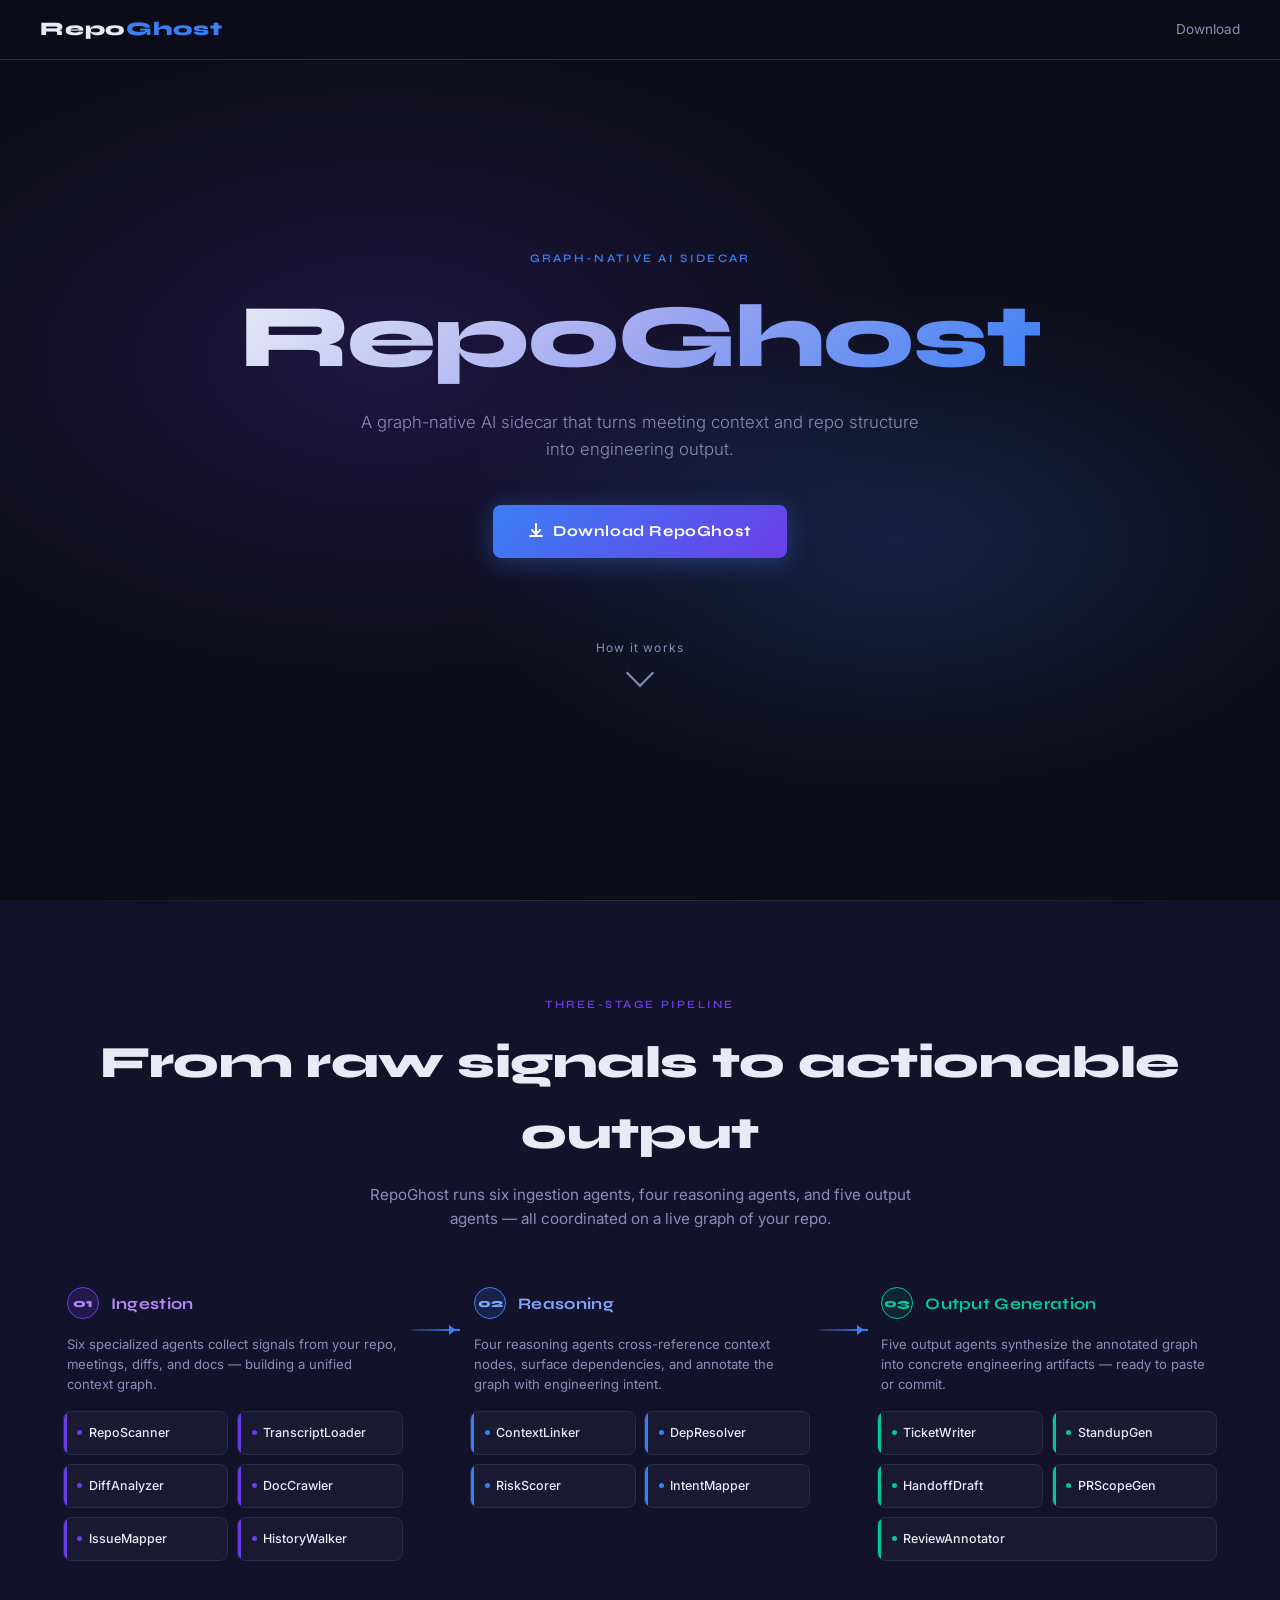
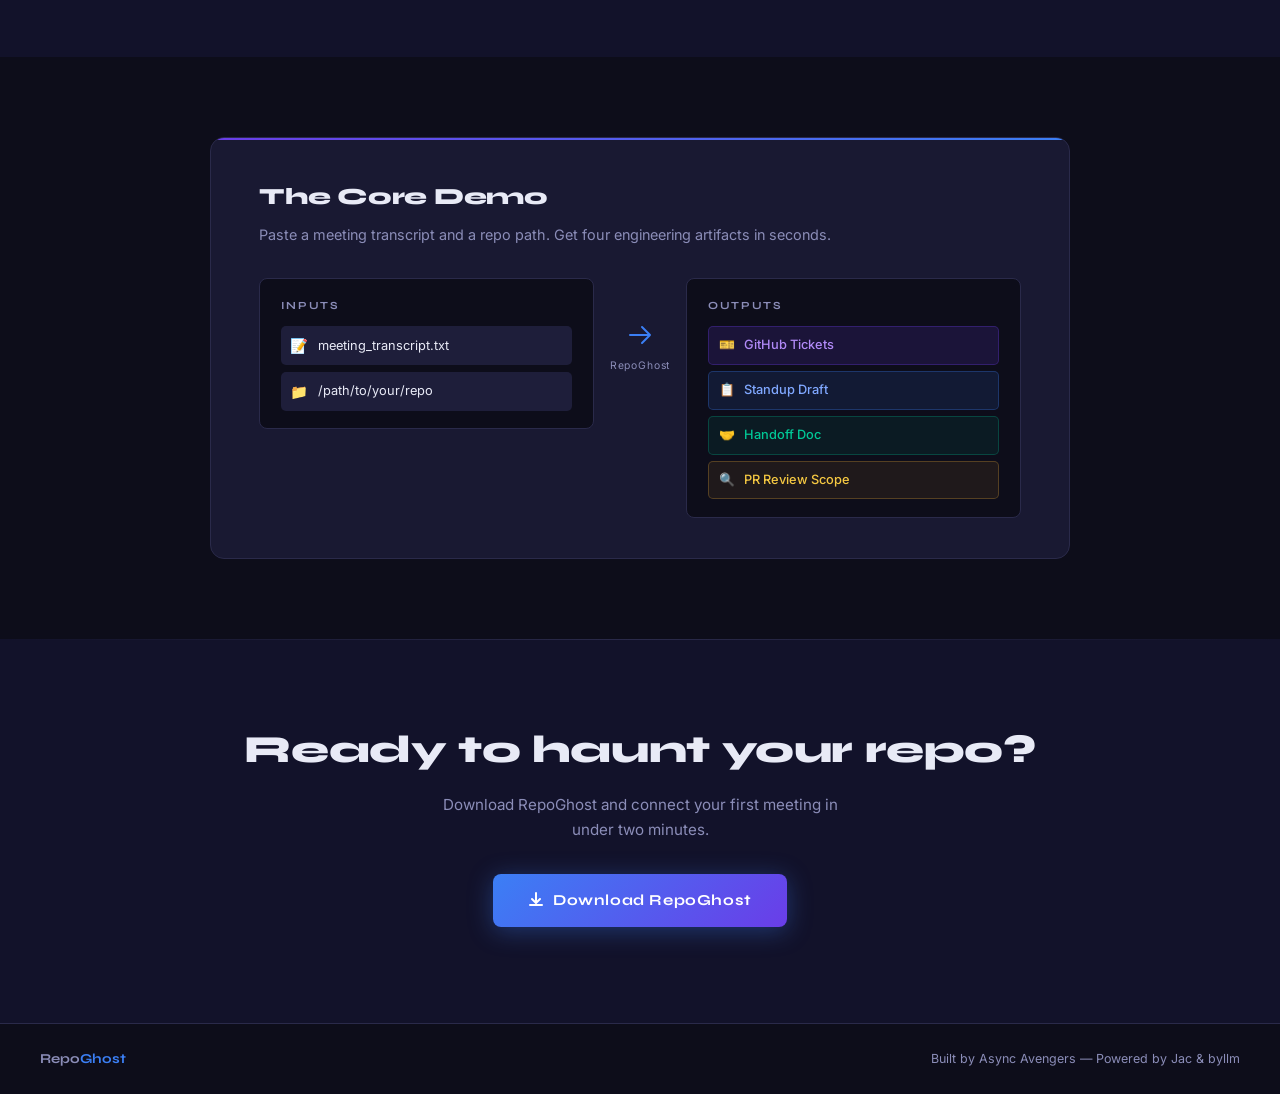
==== website/index.html @ ee8167c2 "website/index.html   - Sticky nav with logo + Download link   - Full-viewport hero with staggered fa" ====
<!DOCTYPE html>
<!-- Color reference image: ../data/ref1.jpg (relative to this website/ directory) -->
<html lang="en">
<head>
  <meta charset="UTF-8" />
  <meta name="viewport" content="width=device-width, initial-scale=1.0" />
  <title>RepoGhost — Graph-Native AI Sidecar</title>
  <link rel="preconnect" href="https://fonts.googleapis.com" />
  <link rel="preconnect" href="https://fonts.gstatic.com" crossorigin />
  <link href="https://fonts.googleapis.com/css2?family=Syne:wght@400;600;700;800&family=Inter:wght@300;400;500&display=swap" rel="stylesheet" />
  <style>
    *, *::before, *::after { box-sizing: border-box; margin: 0; padding: 0; }

    :root {
      --bg-deep:    #0d0d1a;
      --bg-mid:     #12122a;
      --bg-card:    #191932;
      --bg-card2:   #1e1e3a;
      --accent:     #3b7ff5;
      --purple:     #6a3de8;
      --text:       #e8eaf6;
      --text-muted: #8b8db8;
      --border:     #2a2a4a;
      --glow-blue:  rgba(59,127,245,0.18);
      --glow-purple: rgba(106,61,232,0.18);
    }

    html { scroll-behavior: smooth; }

    body {
      background: var(--bg-deep);
      color: var(--text);
      font-family: 'Inter', sans-serif;
      font-size: 16px;
      line-height: 1.6;
      min-height: 100vh;
      overflow-x: hidden;
    }

    /* ── NAV ── */
    nav {
      position: fixed;
      top: 0; left: 0; right: 0;
      z-index: 100;
      display: flex;
      align-items: center;
      justify-content: space-between;
      padding: 0 2.5rem;
      height: 60px;
      background: rgba(13,13,26,0.82);
      backdrop-filter: blur(14px);
      border-bottom: 1px solid var(--border);
    }

    .nav-logo {
      font-family: 'Syne', sans-serif;
      font-weight: 800;
      font-size: 1.2rem;
      letter-spacing: 0.04em;
      color: var(--text);
      text-decoration: none;
    }

    .nav-logo span { color: var(--accent); }

    .nav-link {
      font-size: 0.85rem;
      color: var(--text-muted);
      text-decoration: none;
      transition: color 0.2s;
    }
    .nav-link:hover { color: var(--text); }

    /* ── HERO ── */
    #hero {
      min-height: 100vh;
      display: flex;
      flex-direction: column;
      align-items: center;
      justify-content: center;
      text-align: center;
      padding: 6rem 2rem 4rem;
      position: relative;
      overflow: hidden;
    }

    #hero::before {
      content: '';
      position: absolute;
      inset: 0;
      background:
        radial-gradient(ellipse 60% 50% at 30% 40%, var(--glow-purple) 0%, transparent 70%),
        radial-gradient(ellipse 50% 40% at 70% 60%, var(--glow-blue) 0%, transparent 70%);
      pointer-events: none;
    }

    .hero-eyebrow {
      font-family: 'Syne', sans-serif;
      font-size: 0.72rem;
      font-weight: 600;
      letter-spacing: 0.2em;
      text-transform: uppercase;
      color: var(--accent);
      margin-bottom: 1.4rem;
      opacity: 0;
      transform: translateY(14px);
      animation: fadeUp 0.6s ease forwards 0.1s;
    }

    .hero-title {
      font-family: 'Syne', sans-serif;
      font-weight: 800;
      font-size: clamp(3rem, 7vw, 6rem);
      line-height: 1.05;
      letter-spacing: -0.02em;
      background: linear-gradient(135deg, #e8eaf6 0%, #a0a8f0 50%, var(--accent) 100%);
      -webkit-background-clip: text;
      -webkit-text-fill-color: transparent;
      background-clip: text;
      opacity: 0;
      transform: translateY(18px);
      animation: fadeUp 0.65s ease forwards 0.25s;
    }

    .hero-sub {
      margin-top: 1.6rem;
      max-width: 560px;
      font-size: 1.05rem;
      font-weight: 300;
      color: var(--text-muted);
      opacity: 0;
      transform: translateY(14px);
      animation: fadeUp 0.65s ease forwards 0.45s;
    }

    .hero-cta {
      margin-top: 2.6rem;
      opacity: 0;
      transform: translateY(14px);
      animation: fadeUp 0.65s ease forwards 0.65s;
    }

    .btn-primary {
      display: inline-flex;
      align-items: center;
      gap: 0.55rem;
      padding: 0.9rem 2.2rem;
      background: linear-gradient(135deg, var(--accent) 0%, var(--purple) 100%);
      color: #fff;
      font-family: 'Syne', sans-serif;
      font-weight: 700;
      font-size: 0.95rem;
      letter-spacing: 0.04em;
      text-decoration: none;
      border-radius: 8px;
      border: none;
      cursor: pointer;
      transition: transform 0.18s, box-shadow 0.18s;
      box-shadow: 0 4px 24px rgba(59,127,245,0.35);
    }
    .btn-primary:hover {
      transform: translateY(-2px);
      box-shadow: 0 8px 36px rgba(59,127,245,0.5);
    }
    .btn-primary svg { width: 16px; height: 16px; flex-shrink: 0; }

    .scroll-hint {
      margin-top: 5rem;
      opacity: 0;
      animation: fadeUp 0.65s ease forwards 0.9s;
      display: flex;
      flex-direction: column;
      align-items: center;
      gap: 0.4rem;
      color: var(--text-muted);
      font-size: 0.75rem;
      letter-spacing: 0.1em;
    }
    .scroll-hint .chevron {
      width: 20px; height: 20px;
      border-right: 2px solid var(--text-muted);
      border-bottom: 2px solid var(--text-muted);
      transform: rotate(45deg);
      animation: bounce 1.6s ease infinite;
    }

    /* ── PIPELINE SECTION ── */
    #pipeline {
      background: var(--bg-mid);
      padding: 6rem 2rem;
      position: relative;
    }

    #pipeline::before {
      content: '';
      position: absolute;
      top: 0; left: 0; right: 0;
      height: 1px;
      background: linear-gradient(90deg, transparent, var(--border), transparent);
    }

    .section-label {
      text-align: center;
      font-family: 'Syne', sans-serif;
      font-size: 0.7rem;
      font-weight: 600;
      letter-spacing: 0.22em;
      text-transform: uppercase;
      color: var(--purple);
      margin-bottom: 0.8rem;
    }

    .section-title {
      text-align: center;
      font-family: 'Syne', sans-serif;
      font-weight: 800;
      font-size: clamp(1.8rem, 3.5vw, 2.8rem);
      letter-spacing: -0.01em;
      color: var(--text);
      margin-bottom: 0.8rem;
    }

    .section-body {
      text-align: center;
      max-width: 560px;
      margin: 0 auto 3.5rem;
      color: var(--text-muted);
      font-size: 0.95rem;
    }

    /* pipeline row */
    .pipeline-row {
      display: flex;
      align-items: flex-start;
      justify-content: center;
      gap: 0;
      flex-wrap: wrap;
      max-width: 1200px;
      margin: 0 auto;
    }

    .stage-block {
      flex: 1 1 280px;
      max-width: 340px;
    }

    .stage-header {
      display: flex;
      align-items: center;
      gap: 0.75rem;
      margin-bottom: 1rem;
      padding: 0 0.25rem;
    }

    .stage-num {
      width: 32px; height: 32px;
      border-radius: 50%;
      display: flex; align-items: center; justify-content: center;
      font-family: 'Syne', sans-serif;
      font-size: 0.75rem;
      font-weight: 800;
      flex-shrink: 0;
    }
    .stage-num.s1 { background: var(--glow-purple); border: 1px solid var(--purple); color: #b18af8; }
    .stage-num.s2 { background: rgba(59,127,245,0.15); border: 1px solid var(--accent); color: #80a8ff; }
    .stage-num.s3 { background: rgba(0,200,150,0.1); border: 1px solid #00c896; color: #00c896; }

    .stage-name {
      font-family: 'Syne', sans-serif;
      font-weight: 700;
      font-size: 1rem;
      letter-spacing: 0.02em;
    }
    .stage-name.s1 { color: #b18af8; }
    .stage-name.s2 { color: #80a8ff; }
    .stage-name.s3 { color: #00c896; }

    .stage-desc {
      font-size: 0.82rem;
      color: var(--text-muted);
      margin-bottom: 1rem;
      padding: 0 0.25rem;
      line-height: 1.5;
    }

    .agent-grid {
      display: grid;
      grid-template-columns: 1fr 1fr;
      gap: 0.55rem;
    }

    .agent-card {
      background: var(--bg-card);
      border: 1px solid var(--border);
      border-radius: 8px;
      padding: 0.7rem 0.85rem;
      font-size: 0.78rem;
      font-weight: 500;
      color: var(--text);
      transition: transform 0.18s, box-shadow 0.18s, border-color 0.18s;
      cursor: default;
      position: relative;
      overflow: hidden;
    }

    .agent-card::before {
      content: '';
      position: absolute;
      top: 0; left: 0;
      width: 3px; height: 100%;
      border-radius: 8px 0 0 8px;
    }
    .stage-1 .agent-card::before { background: var(--purple); }
    .stage-2 .agent-card::before { background: var(--accent); }
    .stage-3 .agent-card::before { background: #00c896; }

    .agent-card:hover {
      transform: translateY(-3px);
      box-shadow: 0 6px 24px rgba(0,0,0,0.3);
    }
    .stage-1 .agent-card:hover { border-color: var(--purple); box-shadow: 0 6px 24px var(--glow-purple); }
    .stage-2 .agent-card:hover { border-color: var(--accent); box-shadow: 0 6px 24px var(--glow-blue); }
    .stage-3 .agent-card:hover { border-color: #00c896; box-shadow: 0 6px 24px rgba(0,200,150,0.18); }

    .agent-dot {
      display: inline-block;
      width: 5px; height: 5px;
      border-radius: 50%;
      margin-right: 0.4rem;
      vertical-align: middle;
      position: relative;
      top: -1px;
    }
    .stage-1 .agent-dot { background: var(--purple); }
    .stage-2 .agent-dot { background: var(--accent); }
    .stage-3 .agent-dot { background: #00c896; }

    /* arrow between stages */
    .stage-arrow {
      display: flex;
      align-items: center;
      justify-content: center;
      padding: 0 0.6rem;
      padding-top: 2.6rem;
      flex-shrink: 0;
    }

    .arrow-line {
      width: 48px;
      height: 2px;
      background: linear-gradient(90deg, var(--border), var(--accent));
      position: relative;
    }
    .arrow-line::after {
      content: '';
      position: absolute;
      right: -1px; top: 50%;
      transform: translateY(-50%);
      border: 5px solid transparent;
      border-left: 7px solid var(--accent);
    }

    /* ── DEMO MOMENT ── */
    #demo {
      padding: 5rem 2rem;
      background: var(--bg-deep);
      position: relative;
    }

    .demo-inner {
      max-width: 860px;
      margin: 0 auto;
      background: var(--bg-card);
      border: 1px solid var(--border);
      border-radius: 14px;
      padding: 2.5rem 3rem;
      position: relative;
      overflow: hidden;
    }

    .demo-inner::before {
      content: '';
      position: absolute;
      top: 0; left: 0; right: 0;
      height: 2px;
      background: linear-gradient(90deg, var(--purple), var(--accent));
    }

    .demo-title {
      font-family: 'Syne', sans-serif;
      font-size: 1.45rem;
      font-weight: 800;
      letter-spacing: -0.01em;
      margin-bottom: 0.5rem;
    }

    .demo-sub {
      color: var(--text-muted);
      font-size: 0.9rem;
      margin-bottom: 2rem;
    }

    .demo-io {
      display: grid;
      grid-template-columns: 1fr auto 1fr;
      gap: 1rem;
      align-items: start;
    }

    .demo-box {
      background: var(--bg-deep);
      border: 1px solid var(--border);
      border-radius: 8px;
      padding: 1.1rem 1.3rem;
    }

    .demo-box-label {
      font-family: 'Syne', sans-serif;
      font-size: 0.68rem;
      font-weight: 700;
      letter-spacing: 0.15em;
      text-transform: uppercase;
      color: var(--text-muted);
      margin-bottom: 0.75rem;
    }

    .demo-input-item {
      display: flex;
      align-items: center;
      gap: 0.6rem;
      padding: 0.5rem 0.6rem;
      background: var(--bg-card2);
      border-radius: 5px;
      font-size: 0.8rem;
      margin-bottom: 0.4rem;
      color: var(--text);
    }
    .demo-input-item:last-child { margin-bottom: 0; }
    .demo-icon { font-size: 0.9rem; }

    .demo-arrow-mid {
      display: flex;
      align-items: center;
      justify-content: center;
      padding-top: 2.4rem;
      flex-direction: column;
      gap: 0.3rem;
    }

    .demo-arrow-svg {
      width: 36px; height: 36px;
      color: var(--accent);
    }

    .demo-output-item {
      display: flex;
      align-items: center;
      gap: 0.6rem;
      padding: 0.5rem 0.6rem;
      border-radius: 5px;
      font-size: 0.8rem;
      margin-bottom: 0.4rem;
      font-weight: 500;
    }
    .demo-output-item:last-child { margin-bottom: 0; }
    .out-ticket  { background: rgba(106,61,232,0.15); color: #b18af8; border: 1px solid rgba(106,61,232,0.3); }
    .out-standup { background: rgba(59,127,245,0.12); color: #80a8ff; border: 1px solid rgba(59,127,245,0.28); }
    .out-handoff { background: rgba(0,200,150,0.08); color: #00c896; border: 1px solid rgba(0,200,150,0.25); }
    .out-pr      { background: rgba(245,180,59,0.08); color: #f5c842; border: 1px solid rgba(245,180,59,0.25); }

    /* ── BOTTOM CTA ── */
    #cta-bottom {
      padding: 5rem 2rem 6rem;
      text-align: center;
      background: var(--bg-mid);
      position: relative;
    }
    #cta-bottom::before {
      content: '';
      position: absolute;
      top: 0; left: 0; right: 0;
      height: 1px;
      background: linear-gradient(90deg, transparent, var(--border), transparent);
    }

    .cta-title {
      font-family: 'Syne', sans-serif;
      font-weight: 800;
      font-size: clamp(1.6rem, 3vw, 2.4rem);
      letter-spacing: -0.01em;
      margin-bottom: 0.8rem;
    }

    .cta-sub {
      color: var(--text-muted);
      font-size: 0.95rem;
      max-width: 420px;
      margin: 0 auto 2rem;
    }

    /* ── FOOTER ── */
    footer {
      padding: 1.5rem 2.5rem;
      background: var(--bg-deep);
      border-top: 1px solid var(--border);
      display: flex;
      align-items: center;
      justify-content: space-between;
      flex-wrap: wrap;
      gap: 0.5rem;
    }

    .footer-logo {
      font-family: 'Syne', sans-serif;
      font-size: 0.85rem;
      font-weight: 700;
      color: var(--text-muted);
    }
    .footer-logo span { color: var(--accent); }

    .footer-copy {
      font-size: 0.78rem;
      color: var(--text-muted);
    }

    /* ── ANIMATIONS ── */
    @keyframes fadeUp {
      to { opacity: 1; transform: translateY(0); }
    }

    @keyframes bounce {
      0%, 100% { transform: rotate(45deg) translateY(0); }
      50%       { transform: rotate(45deg) translateY(5px); }
    }

    /* ── RESPONSIVE ── */
    @media (max-width: 760px) {
      .pipeline-row { flex-direction: column; align-items: center; }
      .stage-arrow { transform: rotate(90deg); padding: 0.5rem 0; padding-top: 0; }
      .demo-io { grid-template-columns: 1fr; }
      .demo-arrow-mid { transform: rotate(90deg); }
      .demo-inner { padding: 1.8rem 1.4rem; }
    }
  </style>
</head>
<body>

  <!-- NAV -->
  <nav>
    <a class="nav-logo" href="#hero">Repo<span>Ghost</span></a>
    <a class="nav-link" href="download.html">Download</a>
  </nav>

  <!-- ── HERO ── -->
  <section id="hero">
    <p class="hero-eyebrow">Graph-Native AI Sidecar</p>
    <h1 class="hero-title">RepoGhost</h1>
    <p class="hero-sub">
      A graph-native AI sidecar that turns meeting context and repo structure into engineering output.
    </p>
    <div class="hero-cta">
      <a class="btn-primary" href="download.html">
        <svg viewBox="0 0 16 16" fill="none" stroke="currentColor" stroke-width="2" stroke-linecap="round" stroke-linejoin="round">
          <path d="M8 1v9M4 7l4 4 4-4"/><path d="M2 13h12"/>
        </svg>
        Download RepoGhost
      </a>
    </div>
    <div class="scroll-hint">
      <span>How it works</span>
      <div class="chevron"></div>
    </div>
  </section>

  <!-- ── PIPELINE ── -->
  <section id="pipeline">
    <p class="section-label">Three-Stage Pipeline</p>
    <h2 class="section-title">From raw signals to actionable output</h2>
    <p class="section-body">
      RepoGhost runs six ingestion agents, four reasoning agents, and five output agents — all coordinated on a live graph of your repo.
    </p>

    <div class="pipeline-row">

      <!-- STAGE 1: INGESTION -->
      <div class="stage-block stage-1">
        <div class="stage-header">
          <div class="stage-num s1">01</div>
          <span class="stage-name s1">Ingestion</span>
        </div>
        <p class="stage-desc">
          Six specialized agents collect signals from your repo, meetings, diffs, and docs — building a unified context graph.
        </p>
        <div class="agent-grid">
          <div class="agent-card"><span class="agent-dot"></span>RepoScanner</div>
          <div class="agent-card"><span class="agent-dot"></span>TranscriptLoader</div>
          <div class="agent-card"><span class="agent-dot"></span>DiffAnalyzer</div>
          <div class="agent-card"><span class="agent-dot"></span>DocCrawler</div>
          <div class="agent-card"><span class="agent-dot"></span>IssueMapper</div>
          <div class="agent-card"><span class="agent-dot"></span>HistoryWalker</div>
        </div>
      </div>

      <div class="stage-arrow">
        <div class="arrow-line"></div>
      </div>

      <!-- STAGE 2: REASONING -->
      <div class="stage-block stage-2">
        <div class="stage-header">
          <div class="stage-num s2">02</div>
          <span class="stage-name s2">Reasoning</span>
        </div>
        <p class="stage-desc">
          Four reasoning agents cross-reference context nodes, surface dependencies, and annotate the graph with engineering intent.
        </p>
        <div class="agent-grid">
          <div class="agent-card"><span class="agent-dot"></span>ContextLinker</div>
          <div class="agent-card"><span class="agent-dot"></span>DepResolver</div>
          <div class="agent-card"><span class="agent-dot"></span>RiskScorer</div>
          <div class="agent-card"><span class="agent-dot"></span>IntentMapper</div>
        </div>
      </div>

      <div class="stage-arrow">
        <div class="arrow-line"></div>
      </div>

      <!-- STAGE 3: OUTPUT -->
      <div class="stage-block stage-3">
        <div class="stage-header">
          <div class="stage-num s3">03</div>
          <span class="stage-name s3">Output Generation</span>
        </div>
        <p class="stage-desc">
          Five output agents synthesize the annotated graph into concrete engineering artifacts — ready to paste or commit.
        </p>
        <div class="agent-grid">
          <div class="agent-card"><span class="agent-dot"></span>TicketWriter</div>
          <div class="agent-card"><span class="agent-dot"></span>StandupGen</div>
          <div class="agent-card"><span class="agent-dot"></span>HandoffDraft</div>
          <div class="agent-card"><span class="agent-dot"></span>PRScopeGen</div>
          <div class="agent-card" style="grid-column: span 2;"><span class="agent-dot"></span>ReviewAnnotator</div>
        </div>
      </div>

    </div>
  </section>

  <!-- ── DEMO MOMENT ── -->
  <section id="demo">
    <div class="demo-inner">
      <h2 class="demo-title">The Core Demo</h2>
      <p class="demo-sub">Paste a meeting transcript and a repo path. Get four engineering artifacts in seconds.</p>

      <div class="demo-io">

        <div class="demo-box">
          <div class="demo-box-label">Inputs</div>
          <div class="demo-input-item">
            <span class="demo-icon">📝</span>
            <span>meeting_transcript.txt</span>
          </div>
          <div class="demo-input-item">
            <span class="demo-icon">📁</span>
            <span>/path/to/your/repo</span>
          </div>
        </div>

        <div class="demo-arrow-mid">
          <svg class="demo-arrow-svg" viewBox="0 0 36 36" fill="none" stroke="currentColor" stroke-width="2" stroke-linecap="round" stroke-linejoin="round">
            <path d="M8 18h20M20 10l8 8-8 8"/>
          </svg>
          <span style="font-size:0.65rem; color:var(--text-muted); letter-spacing:0.08em;">RepoGhost</span>
        </div>

        <div class="demo-box">
          <div class="demo-box-label">Outputs</div>
          <div class="demo-output-item out-ticket">
            <span>🎫</span> GitHub Tickets
          </div>
          <div class="demo-output-item out-standup">
            <span>📋</span> Standup Draft
          </div>
          <div class="demo-output-item out-handoff">
            <span>🤝</span> Handoff Doc
          </div>
          <div class="demo-output-item out-pr">
            <span>🔍</span> PR Review Scope
          </div>
        </div>

      </div>
    </div>
  </section>

  <!-- ── BOTTOM CTA ── -->
  <section id="cta-bottom">
    <h2 class="cta-title">Ready to haunt your repo?</h2>
    <p class="cta-sub">Download RepoGhost and connect your first meeting in under two minutes.</p>
    <a class="btn-primary" href="download.html">
      <svg viewBox="0 0 16 16" fill="none" stroke="currentColor" stroke-width="2" stroke-linecap="round" stroke-linejoin="round" style="width:16px;height:16px;">
        <path d="M8 1v9M4 7l4 4 4-4"/><path d="M2 13h12"/>
      </svg>
      Download RepoGhost
    </a>
  </section>

  <!-- ── FOOTER ── -->
  <footer>
    <span class="footer-logo">Repo<span>Ghost</span></span>
    <span class="footer-copy">Built by Async Avengers &mdash; Powered by Jac &amp; byllm</span>
  </footer>

</body>
</html>
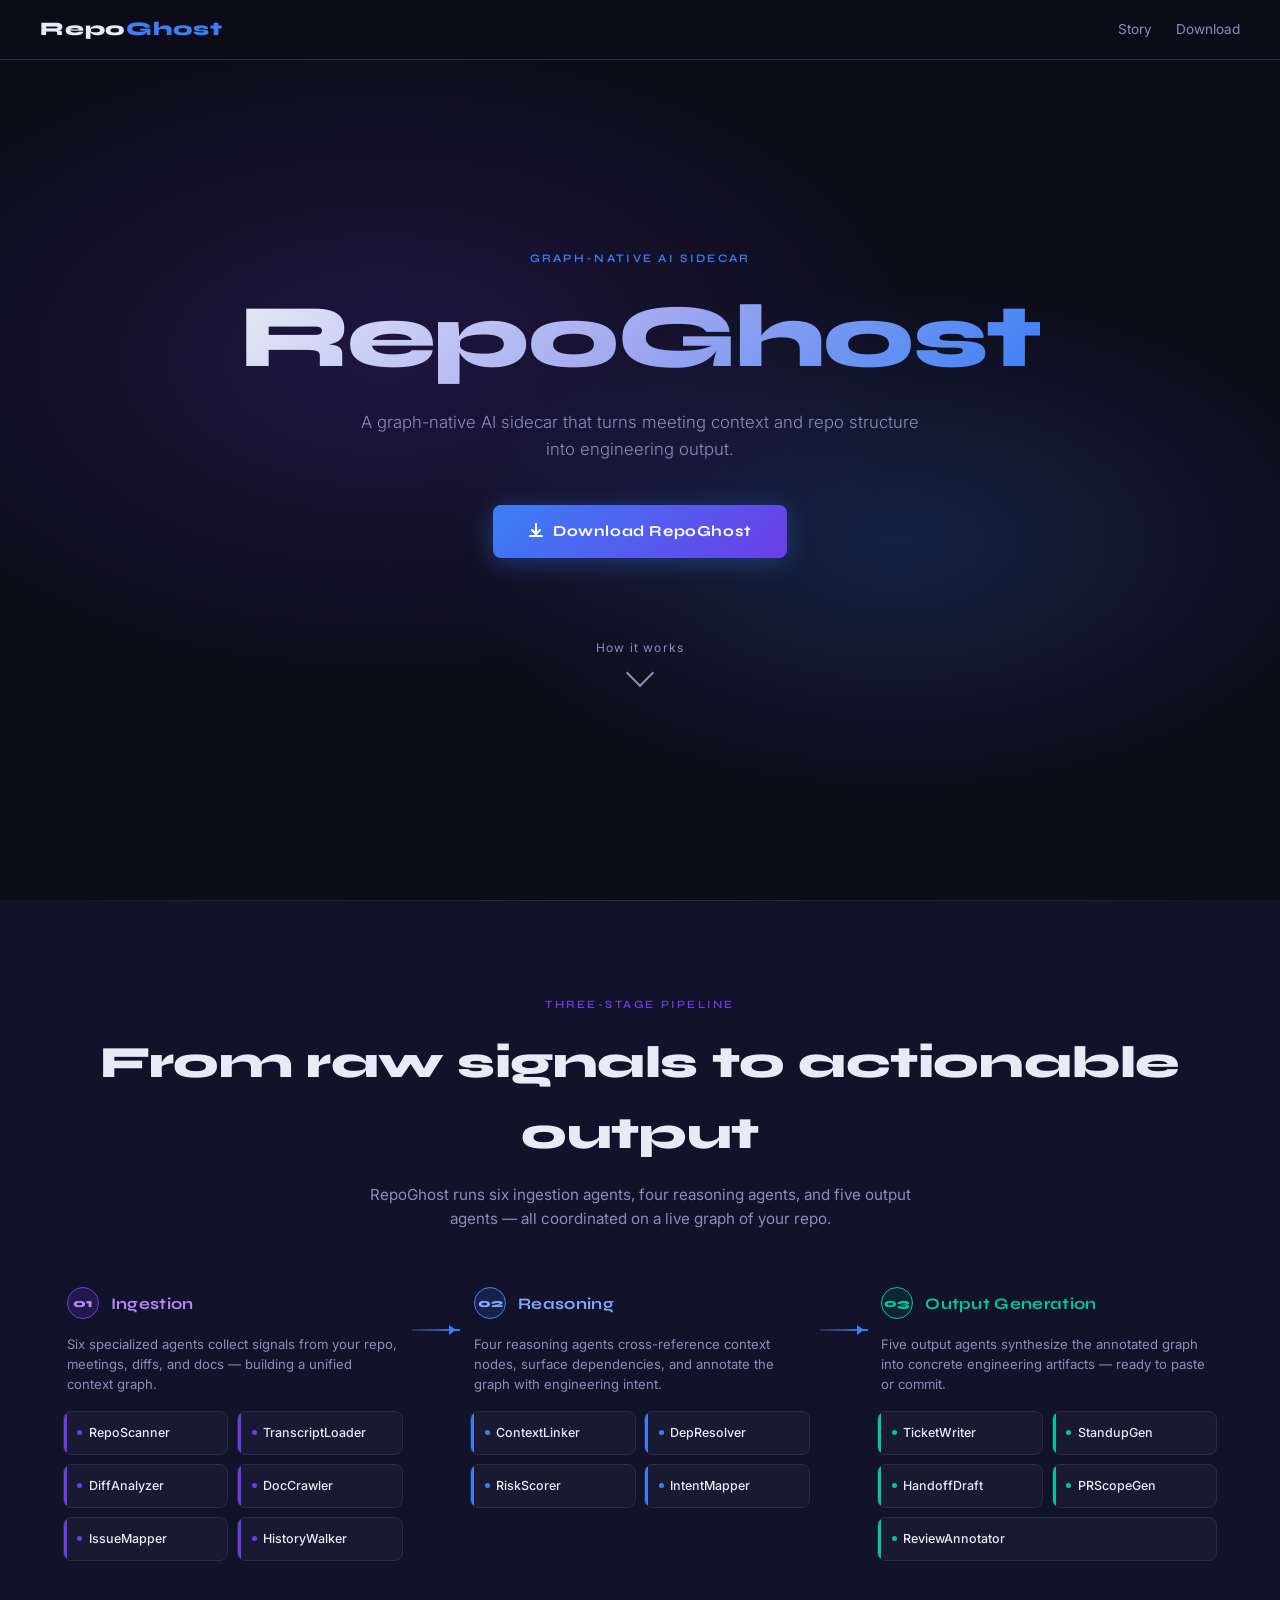
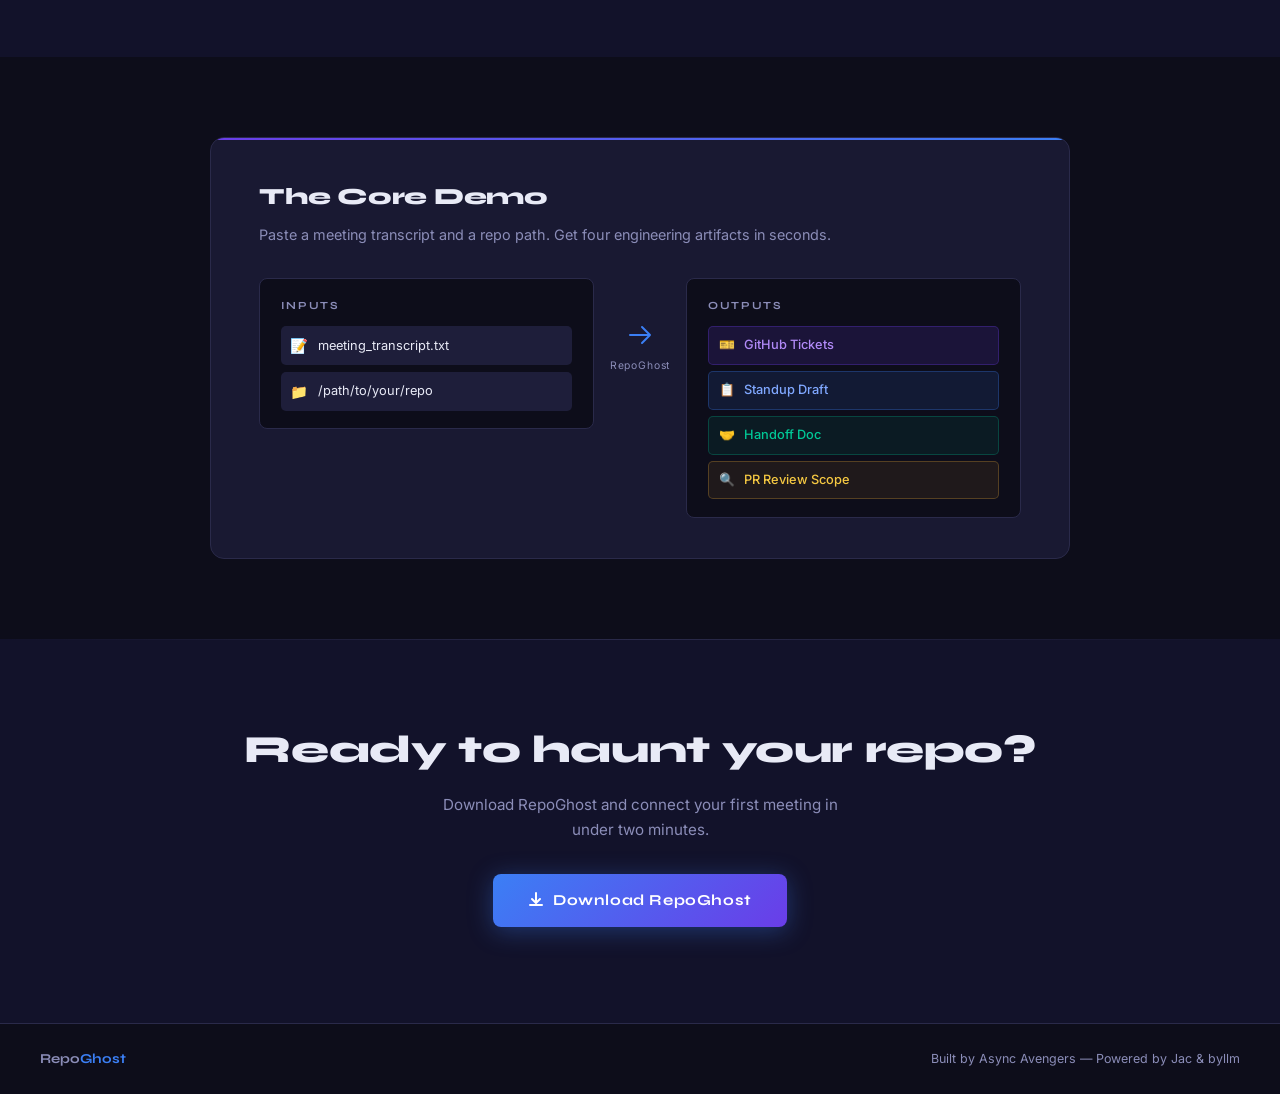
==== commit 700f8aa6: "website/story.html — new file with:   - Six sections: Problem, What It Does, How We Built It,   Chal" ====
--- a/website/index.html
+++ b/website/index.html
@@ -548,7 +548,10 @@
   <!-- NAV -->
   <nav>
     <a class="nav-logo" href="#hero">Repo<span>Ghost</span></a>
-    <a class="nav-link" href="download.html">Download</a>
+    <div style="display:flex;gap:1.5rem;align-items:center;">
+      <a class="nav-link" href="story.html">Story</a>
+      <a class="nav-link" href="download.html">Download</a>
+    </div>
   </nav>
 
   <!-- ── HERO ── -->
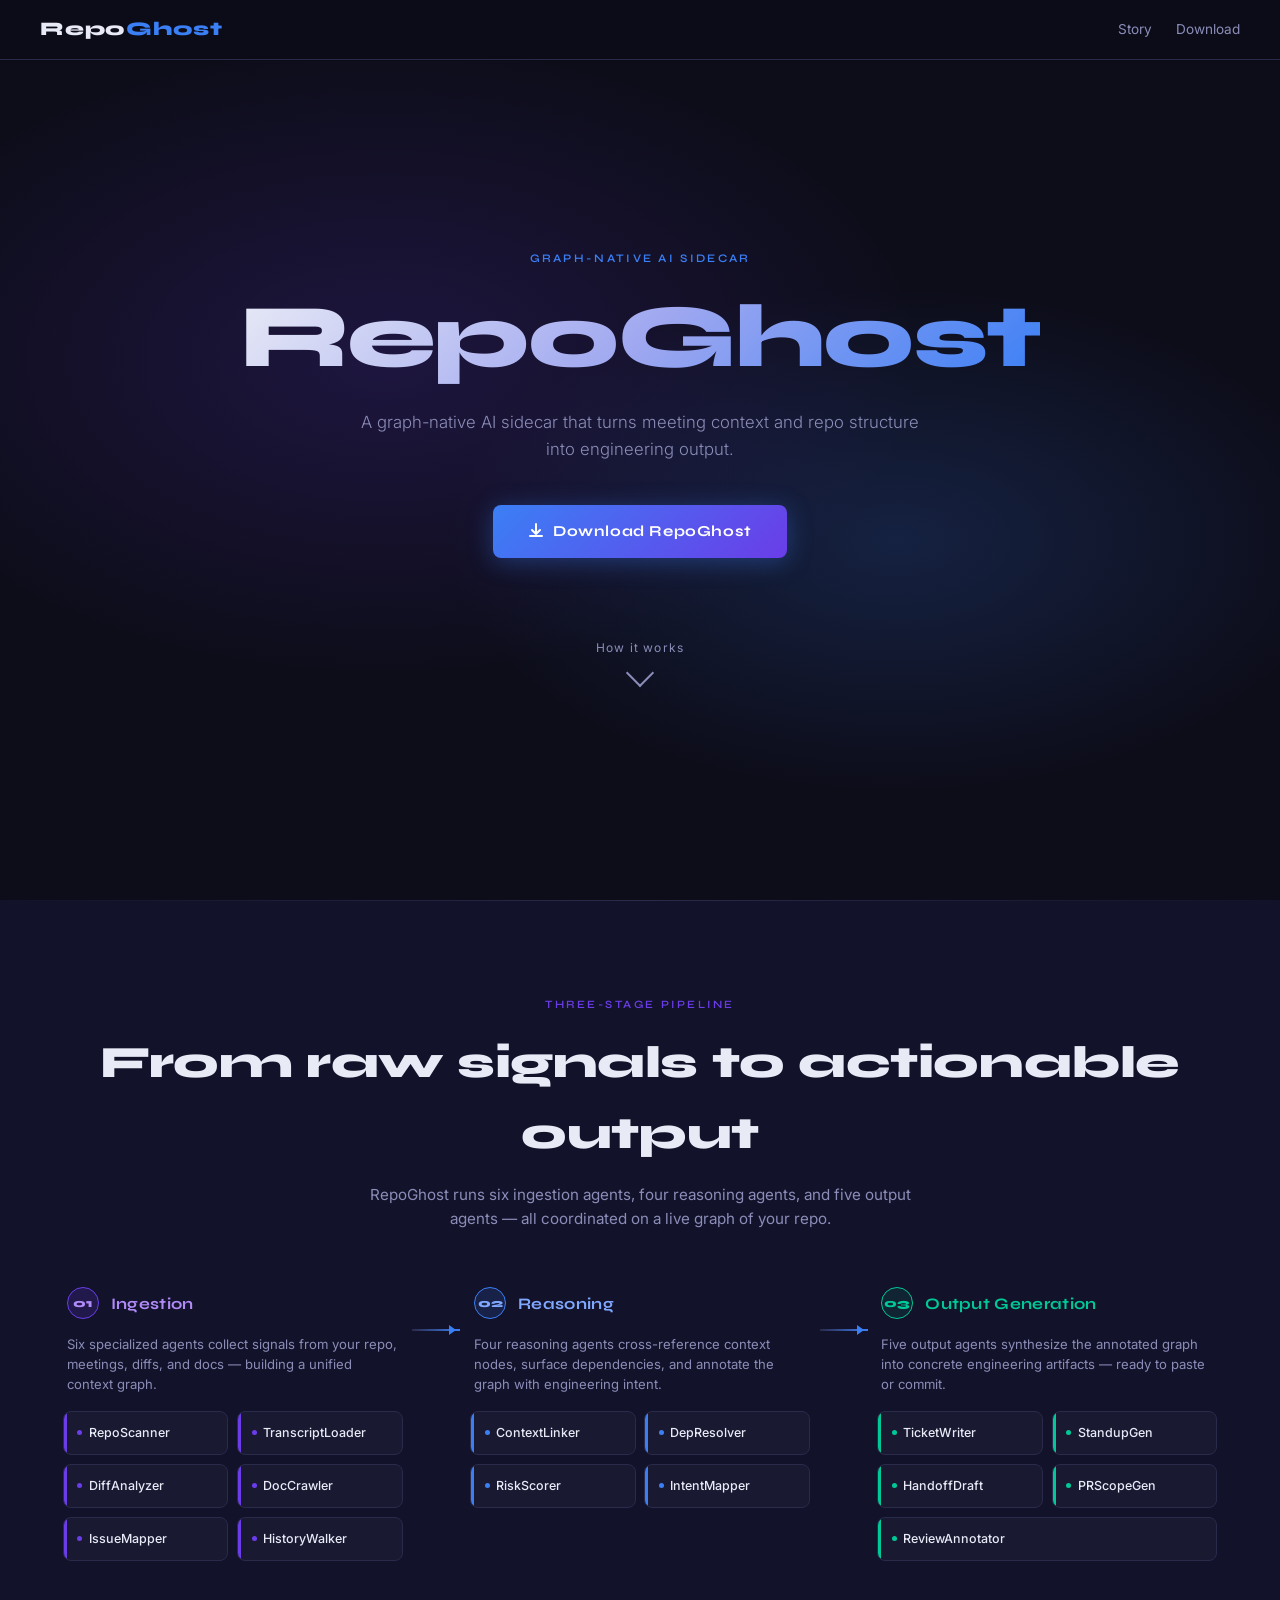
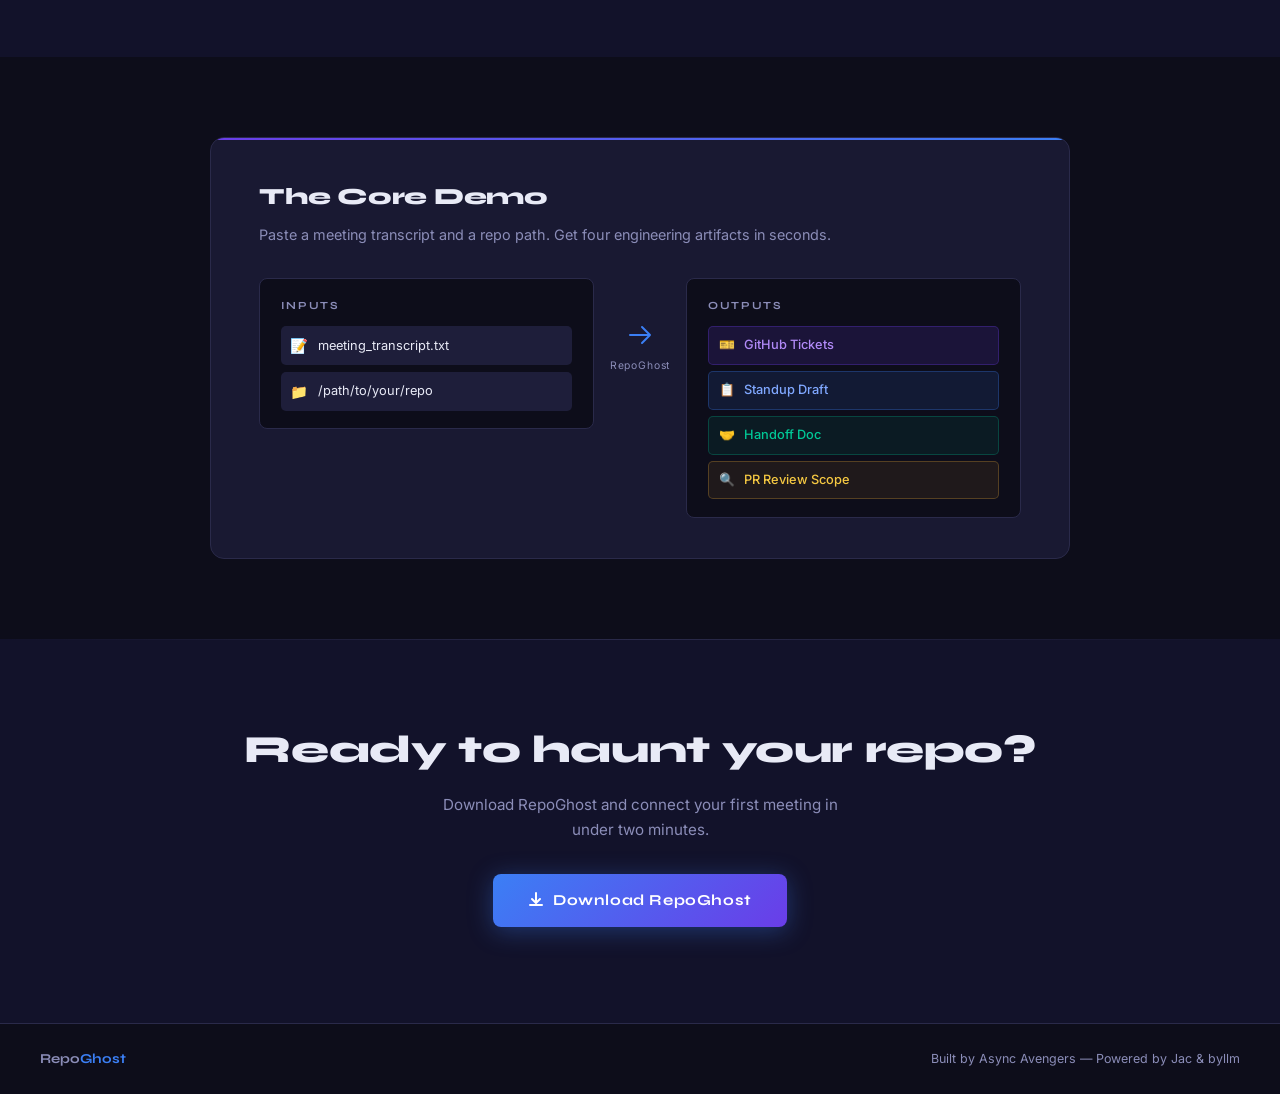
==== commit dad6e65a: "All nine edits applied. Here's what was added identically to all    three files:   CSS (@media (max-" ====
--- a/website/index.html
+++ b/website/index.html
@@ -541,6 +541,77 @@
       .demo-arrow-mid { transform: rotate(90deg); }
       .demo-inner { padding: 1.8rem 1.4rem; }
     }
+
+    /* ── HAMBURGER / MOBILE NAV ── */
+    .nav-links {
+      display: flex;
+      gap: 1.5rem;
+      align-items: center;
+    }
+
+    .hamburger {
+      display: none;
+      flex-direction: column;
+      justify-content: center;
+      gap: 5px;
+      background: none;
+      border: none;
+      cursor: pointer;
+      padding: 6px 4px;
+    }
+
+    .hamburger .bar {
+      display: block;
+      width: 22px;
+      height: 2px;
+      background: #e8eaf6;
+      border-radius: 2px;
+      transition: transform 0.25s ease, opacity 0.25s ease;
+      transform-origin: center;
+    }
+
+    .hamburger.open .bar:nth-child(1) { transform: translateY(7px) rotate(45deg); }
+    .hamburger.open .bar:nth-child(2) { opacity: 0; transform: scaleX(0); }
+    .hamburger.open .bar:nth-child(3) { transform: translateY(-7px) rotate(-45deg); }
+
+    .nav-dropdown {
+      position: fixed;
+      top: 60px;
+      left: 0;
+      right: 0;
+      z-index: 99;
+      background: rgba(13,13,26,0.97);
+      backdrop-filter: blur(14px);
+      border-bottom: 1px solid transparent;
+      max-height: 0;
+      overflow: hidden;
+      transition: max-height 0.28s ease, border-color 0.28s ease;
+    }
+
+    .nav-dropdown.open {
+      max-height: 300px;
+      border-bottom-color: #2a2a4a;
+    }
+
+    .nav-dropdown a {
+      display: block;
+      padding: 0.85rem 2.5rem;
+      font-size: 0.9rem;
+      font-family: 'Inter', sans-serif;
+      font-weight: 400;
+      color: #8b8db8;
+      text-decoration: none;
+      border-bottom: 1px solid #2a2a4a;
+      transition: color 0.15s, background 0.15s;
+    }
+    .nav-dropdown a:last-child { border-bottom: none; }
+    .nav-dropdown a:hover { color: #e8eaf6; background: rgba(59,127,245,0.06); }
+    .nav-dropdown a.active { color: #e8eaf6; }
+
+    @media (max-width: 767px) {
+      .nav-links { display: none; }
+      .hamburger  { display: flex; }
+    }
   </style>
 </head>
 <body>
@@ -548,11 +619,20 @@
   <!-- NAV -->
   <nav>
     <a class="nav-logo" href="#hero">Repo<span>Ghost</span></a>
-    <div style="display:flex;gap:1.5rem;align-items:center;">
+    <div class="nav-links">
       <a class="nav-link" href="story.html">Story</a>
       <a class="nav-link" href="download.html">Download</a>
     </div>
+    <button class="hamburger" id="nav-hamburger" aria-label="Toggle menu" aria-expanded="false">
+      <span class="bar"></span>
+      <span class="bar"></span>
+      <span class="bar"></span>
+    </button>
   </nav>
+  <div class="nav-dropdown" id="nav-dropdown">
+    <a href="story.html">Story</a>
+    <a href="download.html">Download</a>
+  </div>
 
   <!-- ── HERO ── -->
   <section id="hero">
@@ -715,5 +795,24 @@
     <span class="footer-copy">Built by Async Avengers &mdash; Powered by Jac &amp; byllm</span>
   </footer>
 
+  <script>
+    (function () {
+      var btn      = document.getElementById('nav-hamburger');
+      var dropdown = document.getElementById('nav-dropdown');
+      if (!btn || !dropdown) return;
+      btn.addEventListener('click', function () {
+        var open = btn.classList.toggle('open');
+        dropdown.classList.toggle('open', open);
+        btn.setAttribute('aria-expanded', String(open));
+      });
+      dropdown.querySelectorAll('a').forEach(function (link) {
+        link.addEventListener('click', function () {
+          btn.classList.remove('open');
+          dropdown.classList.remove('open');
+          btn.setAttribute('aria-expanded', 'false');
+        });
+      });
+    })();
+  </script>
 </body>
 </html>
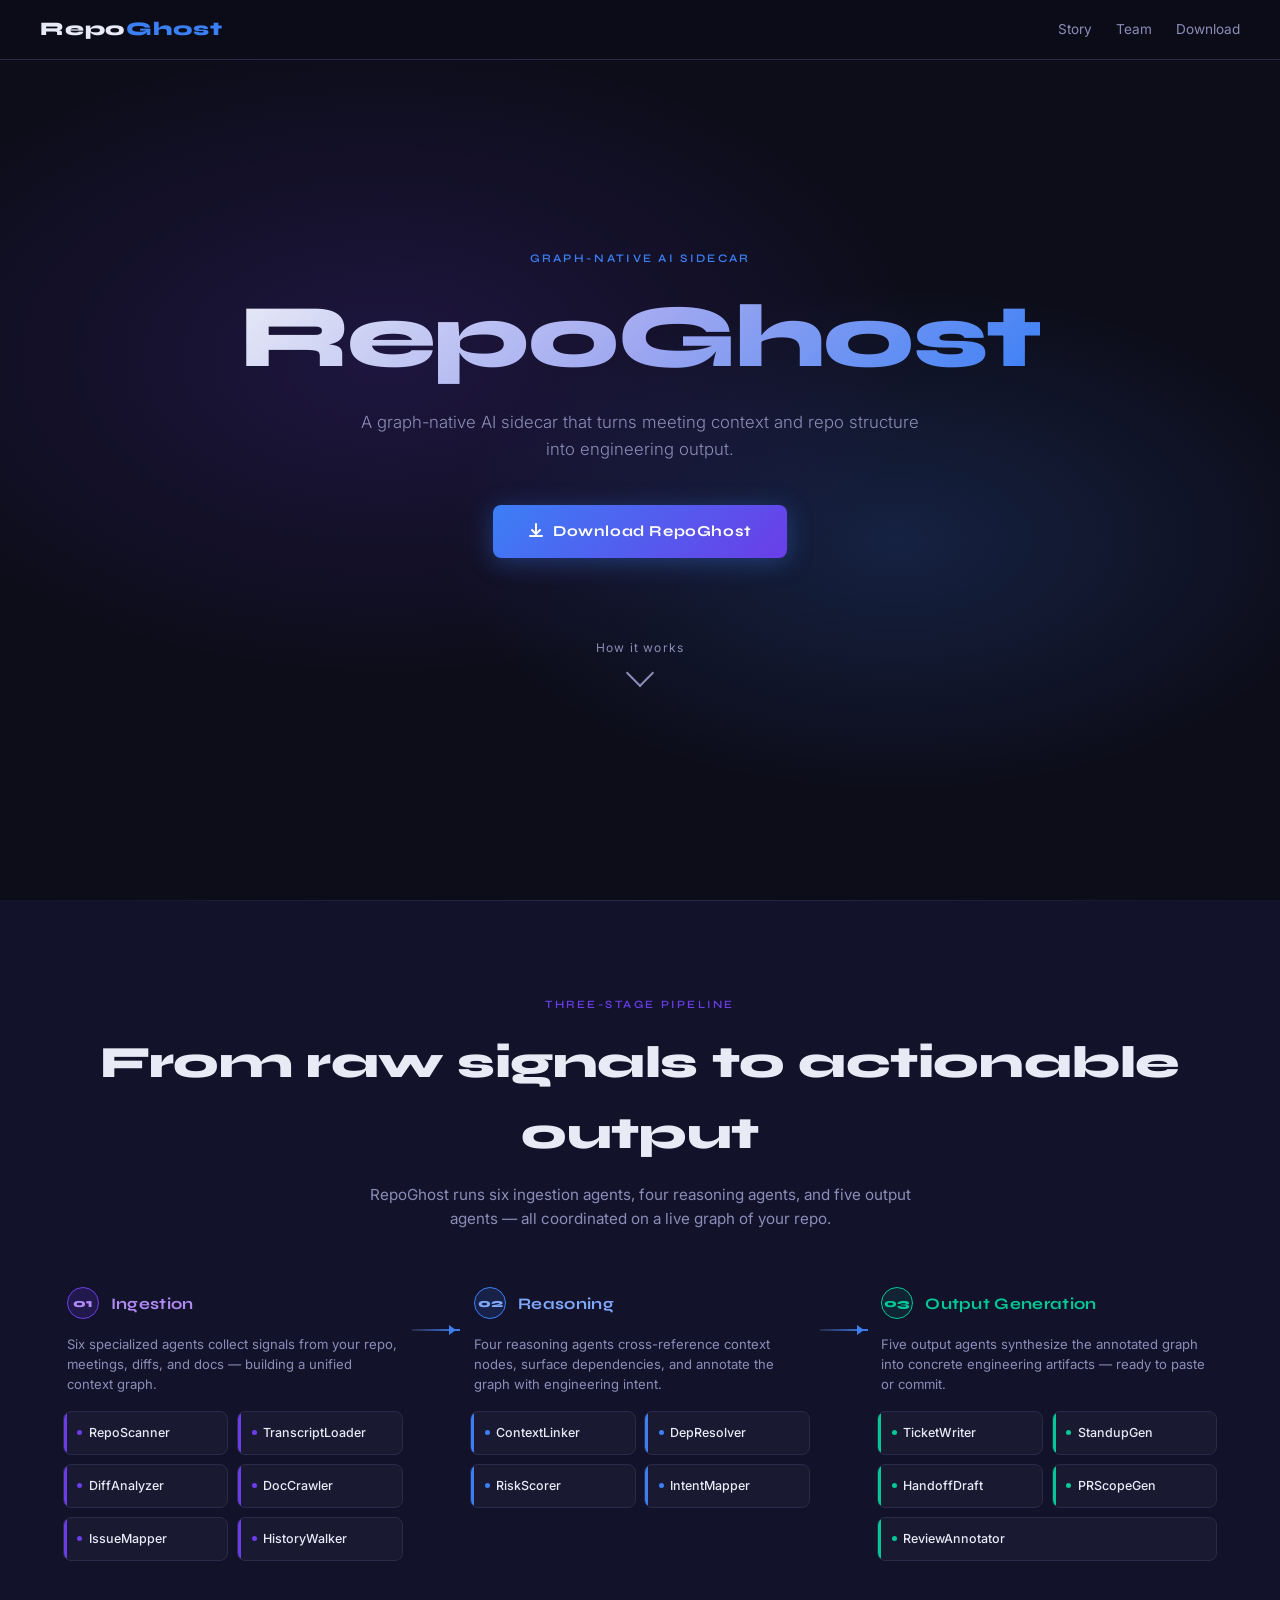
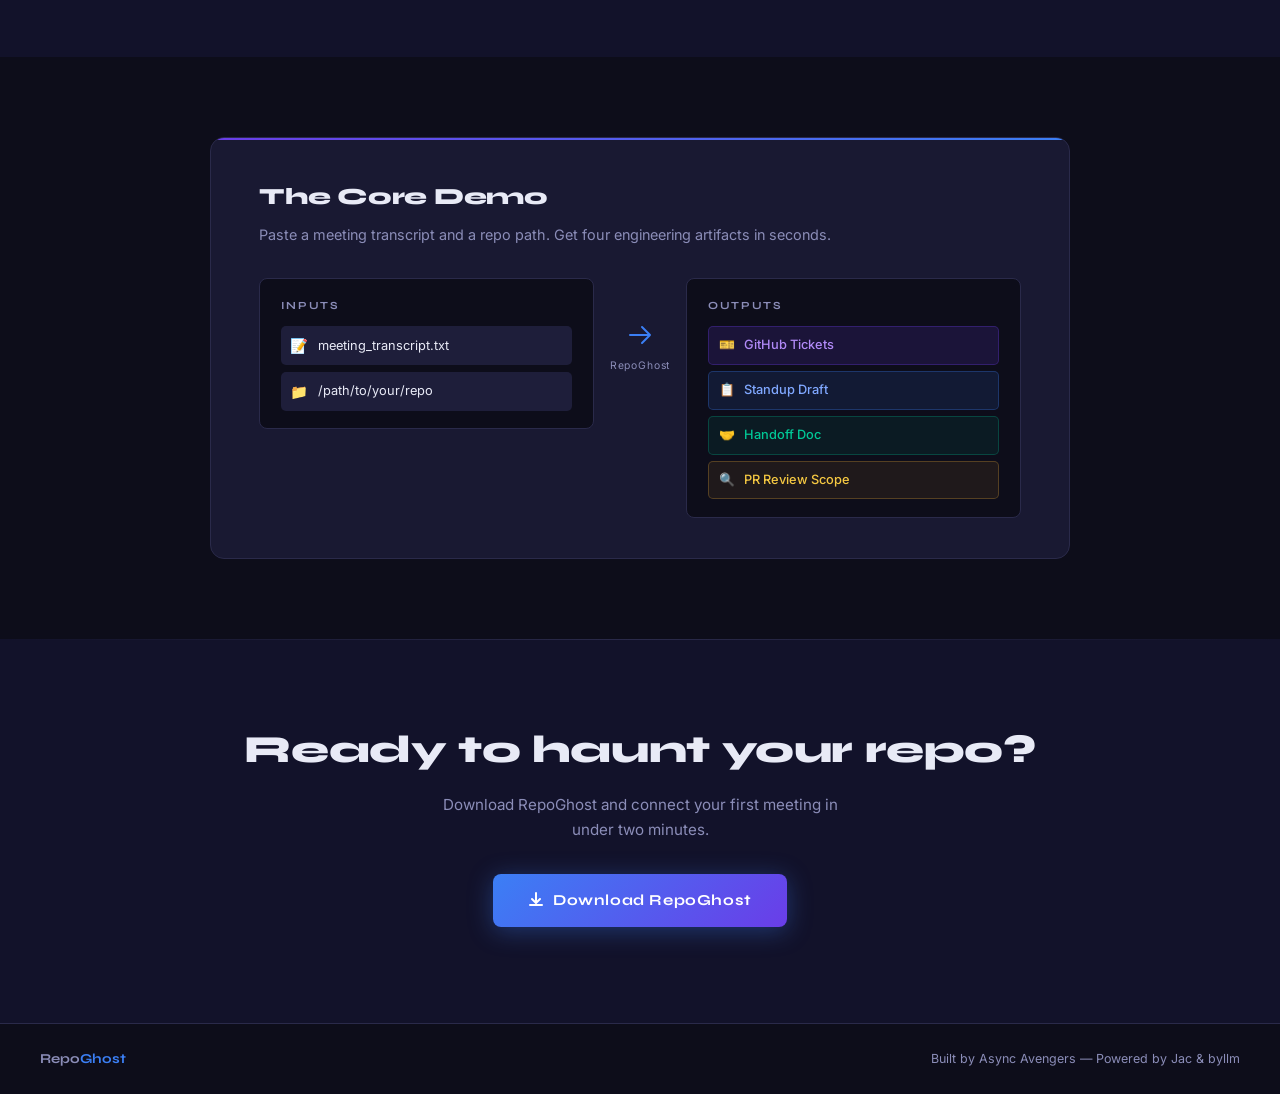
==== commit 1f4b796a: "website/team.html — new file with:   - Nav/footer/hamburger CSS and JS copied exactly from story.htm" ====
--- a/website/index.html
+++ b/website/index.html
@@ -621,6 +621,7 @@
     <a class="nav-logo" href="#hero">Repo<span>Ghost</span></a>
     <div class="nav-links">
       <a class="nav-link" href="story.html">Story</a>
+      <a class="nav-link" href="team.html">Team</a>
       <a class="nav-link" href="download.html">Download</a>
     </div>
     <button class="hamburger" id="nav-hamburger" aria-label="Toggle menu" aria-expanded="false">
@@ -631,6 +632,7 @@
   </nav>
   <div class="nav-dropdown" id="nav-dropdown">
     <a href="story.html">Story</a>
+    <a href="team.html">Team</a>
     <a href="download.html">Download</a>
   </div>
 
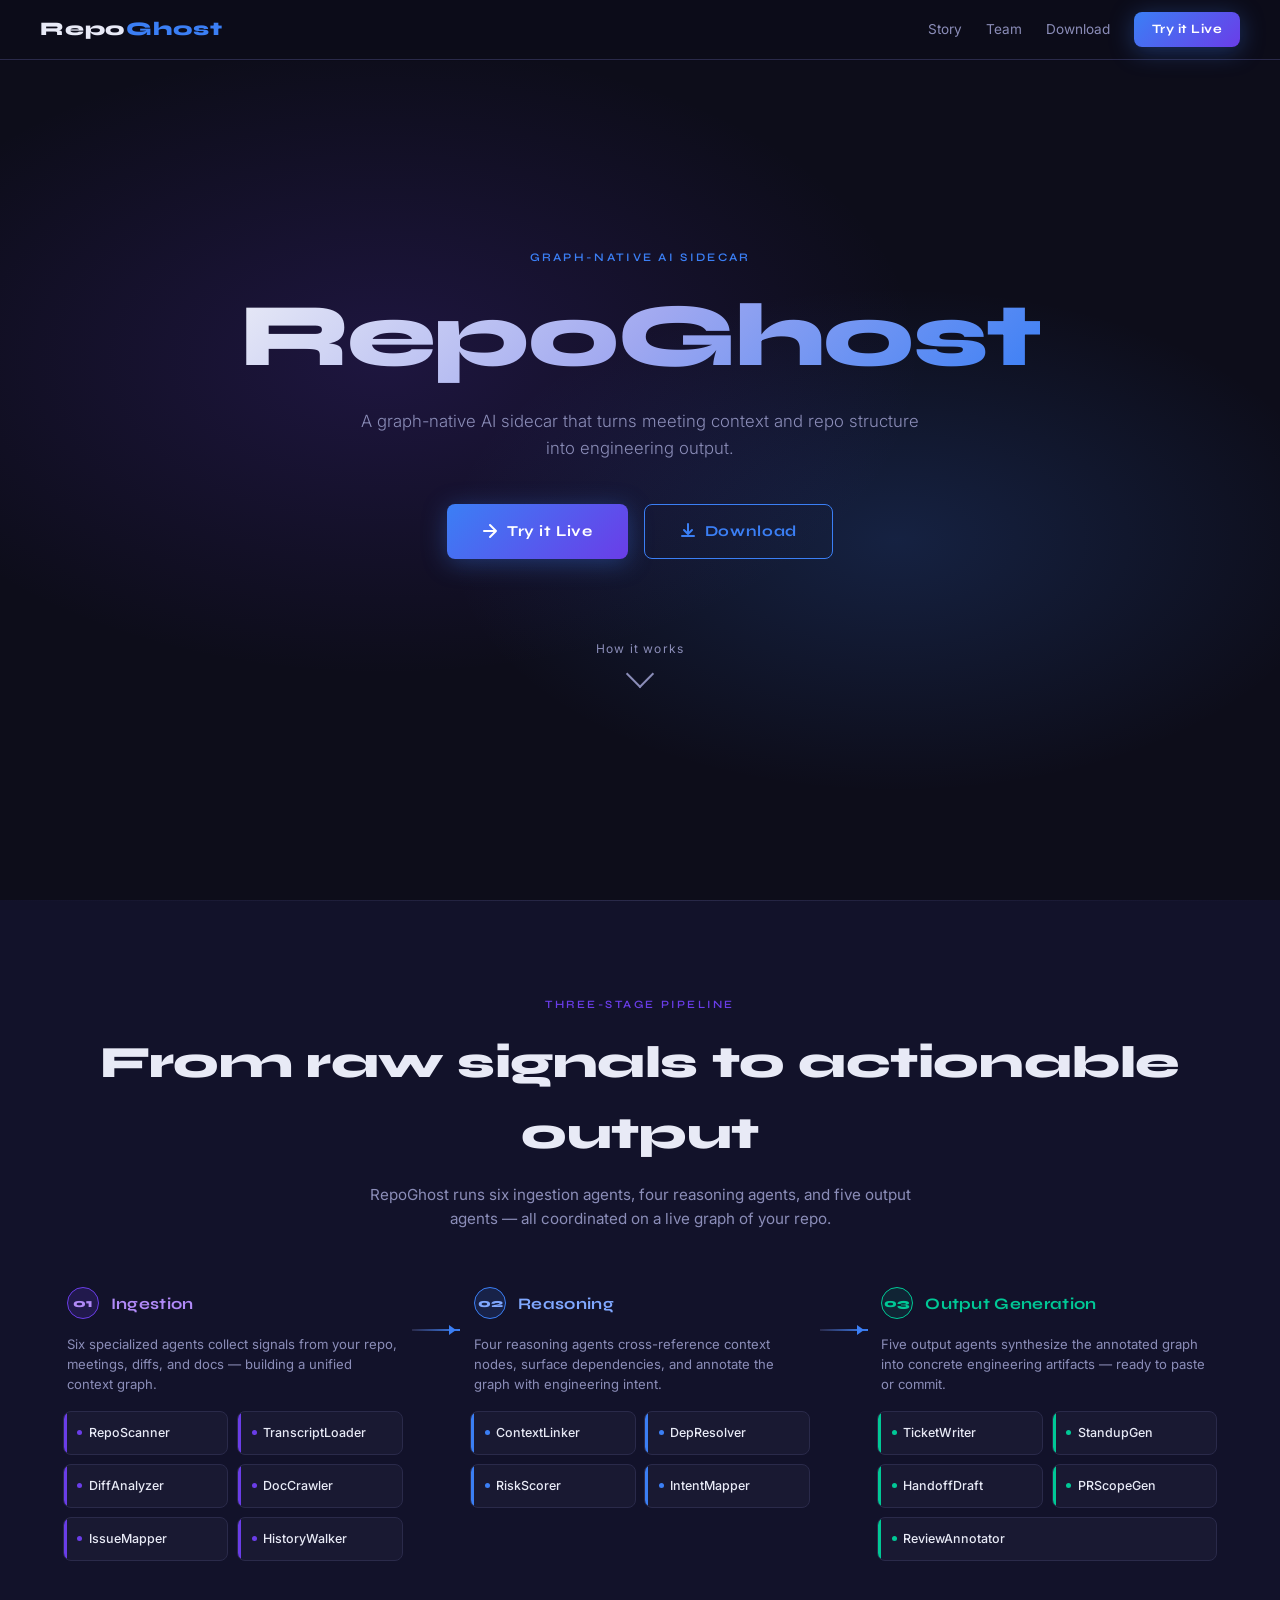
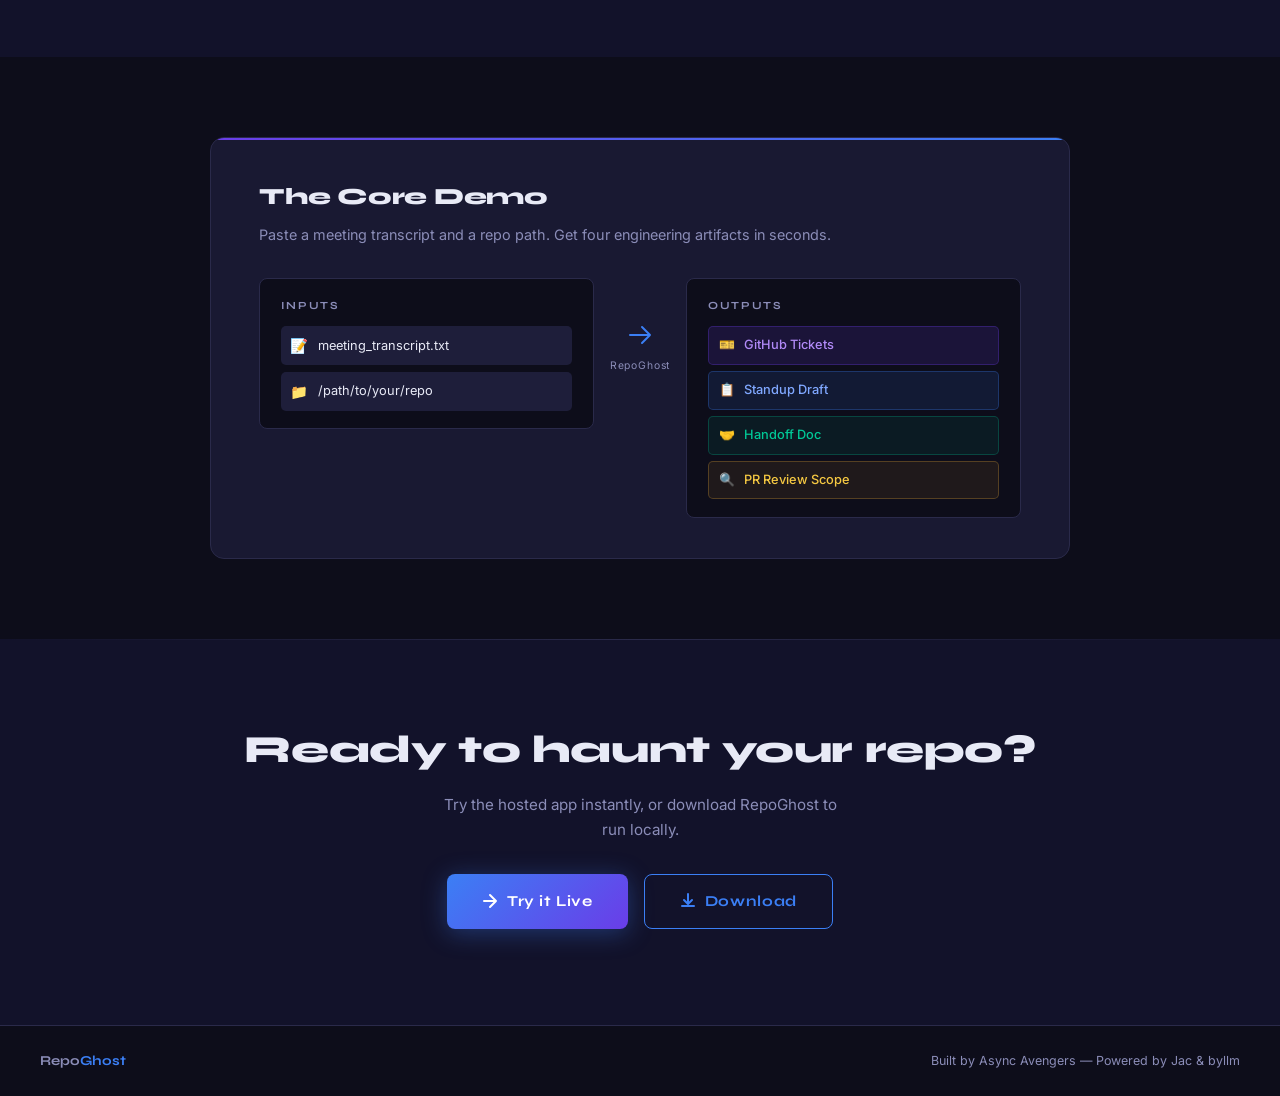
==== commit 3bf3905e: "added try it live!" ====
--- a/website/index.html
+++ b/website/index.html
@@ -5,6 +5,19 @@
   <meta charset="UTF-8" />
   <meta name="viewport" content="width=device-width, initial-scale=1.0" />
   <title>RepoGhost — Graph-Native AI Sidecar</title>
+  <meta name="description" content="RepoGhost is a graph-native AI sidecar that understands your codebase like a senior engineer." />
+  <!-- Open Graph -->
+  <meta property="og:type" content="website" />
+  <meta property="og:url" content="https://repo-ghost.com/" />
+  <meta property="og:title" content="RepoGhost — Graph-Native AI Sidecar" />
+  <meta property="og:description" content="RepoGhost is a graph-native AI sidecar that understands your codebase like a senior engineer." />
+  <meta property="og:image" content="https://repo-ghost.com/og-image.png" />
+  <!-- Twitter Card -->
+  <meta name="twitter:card" content="summary_large_image" />
+  <meta name="twitter:url" content="https://repo-ghost.com/" />
+  <meta name="twitter:title" content="RepoGhost — Graph-Native AI Sidecar" />
+  <meta name="twitter:description" content="RepoGhost is a graph-native AI sidecar that understands your codebase like a senior engineer." />
+  <meta name="twitter:image" content="https://repo-ghost.com/og-image.png" />
   <link rel="preconnect" href="https://fonts.googleapis.com" />
   <link rel="preconnect" href="https://fonts.gstatic.com" crossorigin />
   <link href="https://fonts.googleapis.com/css2?family=Syne:wght@400;600;700;800&family=Inter:wght@300;400;500&display=swap" rel="stylesheet" />
@@ -164,6 +177,29 @@
     }
     .btn-primary svg { width: 16px; height: 16px; flex-shrink: 0; }
 
+    .btn-secondary {
+      display: inline-flex;
+      align-items: center;
+      gap: 0.55rem;
+      padding: 0.9rem 2.2rem;
+      background: transparent;
+      color: var(--accent);
+      font-family: 'Syne', sans-serif;
+      font-weight: 700;
+      font-size: 0.95rem;
+      letter-spacing: 0.04em;
+      text-decoration: none;
+      border-radius: 8px;
+      border: 1px solid var(--accent);
+      cursor: pointer;
+      transition: transform 0.18s, box-shadow 0.18s, background 0.18s;
+    }
+    .btn-secondary:hover {
+      transform: translateY(-2px);
+      background: rgba(59,127,245,0.1);
+      box-shadow: 0 6px 24px rgba(59,127,245,0.2);
+    }
+
     .scroll-hint {
       margin-top: 5rem;
       opacity: 0;
@@ -623,6 +659,7 @@
       <a class="nav-link" href="story.html">Story</a>
       <a class="nav-link" href="team.html">Team</a>
       <a class="nav-link" href="download.html">Download</a>
+      <a class="nav-link btn-primary" href="https://app.repo-ghost.com" style="padding:0.45rem 1.1rem;font-size:0.8rem;" target="_blank" rel="noopener">Try it Live</a>
     </div>
     <button class="hamburger" id="nav-hamburger" aria-label="Toggle menu" aria-expanded="false">
       <span class="bar"></span>
@@ -634,6 +671,7 @@
     <a href="story.html">Story</a>
     <a href="team.html">Team</a>
     <a href="download.html">Download</a>
+    <a href="https://app.repo-ghost.com" target="_blank" rel="noopener">Try it Live</a>
   </div>
 
   <!-- ── HERO ── -->
@@ -643,12 +681,18 @@
     <p class="hero-sub">
       A graph-native AI sidecar that turns meeting context and repo structure into engineering output.
     </p>
-    <div class="hero-cta">
-      <a class="btn-primary" href="download.html">
+    <div class="hero-cta" style="display:flex;gap:1rem;flex-wrap:wrap;justify-content:center;">
+      <a class="btn-primary" href="https://app.repo-ghost.com" target="_blank" rel="noopener">
         <svg viewBox="0 0 16 16" fill="none" stroke="currentColor" stroke-width="2" stroke-linecap="round" stroke-linejoin="round">
+          <path d="M2 8h12M8 2l6 6-6 6"/>
+        </svg>
+        Try it Live
+      </a>
+      <a class="btn-secondary" href="download.html">
+        <svg viewBox="0 0 16 16" fill="none" stroke="currentColor" stroke-width="2" stroke-linecap="round" stroke-linejoin="round" style="width:16px;height:16px;">
           <path d="M8 1v9M4 7l4 4 4-4"/><path d="M2 13h12"/>
         </svg>
-        Download RepoGhost
+        Download
       </a>
     </div>
     <div class="scroll-hint">
@@ -782,13 +826,21 @@
   <!-- ── BOTTOM CTA ── -->
   <section id="cta-bottom">
     <h2 class="cta-title">Ready to haunt your repo?</h2>
-    <p class="cta-sub">Download RepoGhost and connect your first meeting in under two minutes.</p>
-    <a class="btn-primary" href="download.html">
-      <svg viewBox="0 0 16 16" fill="none" stroke="currentColor" stroke-width="2" stroke-linecap="round" stroke-linejoin="round" style="width:16px;height:16px;">
-        <path d="M8 1v9M4 7l4 4 4-4"/><path d="M2 13h12"/>
-      </svg>
-      Download RepoGhost
-    </a>
+    <p class="cta-sub">Try the hosted app instantly, or download RepoGhost to run locally.</p>
+    <div style="display:flex;gap:1rem;flex-wrap:wrap;justify-content:center;">
+      <a class="btn-primary" href="https://app.repo-ghost.com" target="_blank" rel="noopener">
+        <svg viewBox="0 0 16 16" fill="none" stroke="currentColor" stroke-width="2" stroke-linecap="round" stroke-linejoin="round" style="width:16px;height:16px;">
+          <path d="M2 8h12M8 2l6 6-6 6"/>
+        </svg>
+        Try it Live
+      </a>
+      <a class="btn-secondary" href="download.html">
+        <svg viewBox="0 0 16 16" fill="none" stroke="currentColor" stroke-width="2" stroke-linecap="round" stroke-linejoin="round" style="width:16px;height:16px;">
+          <path d="M8 1v9M4 7l4 4 4-4"/><path d="M2 13h12"/>
+        </svg>
+        Download
+      </a>
+    </div>
   </section>
 
   <!-- ── FOOTER ── -->
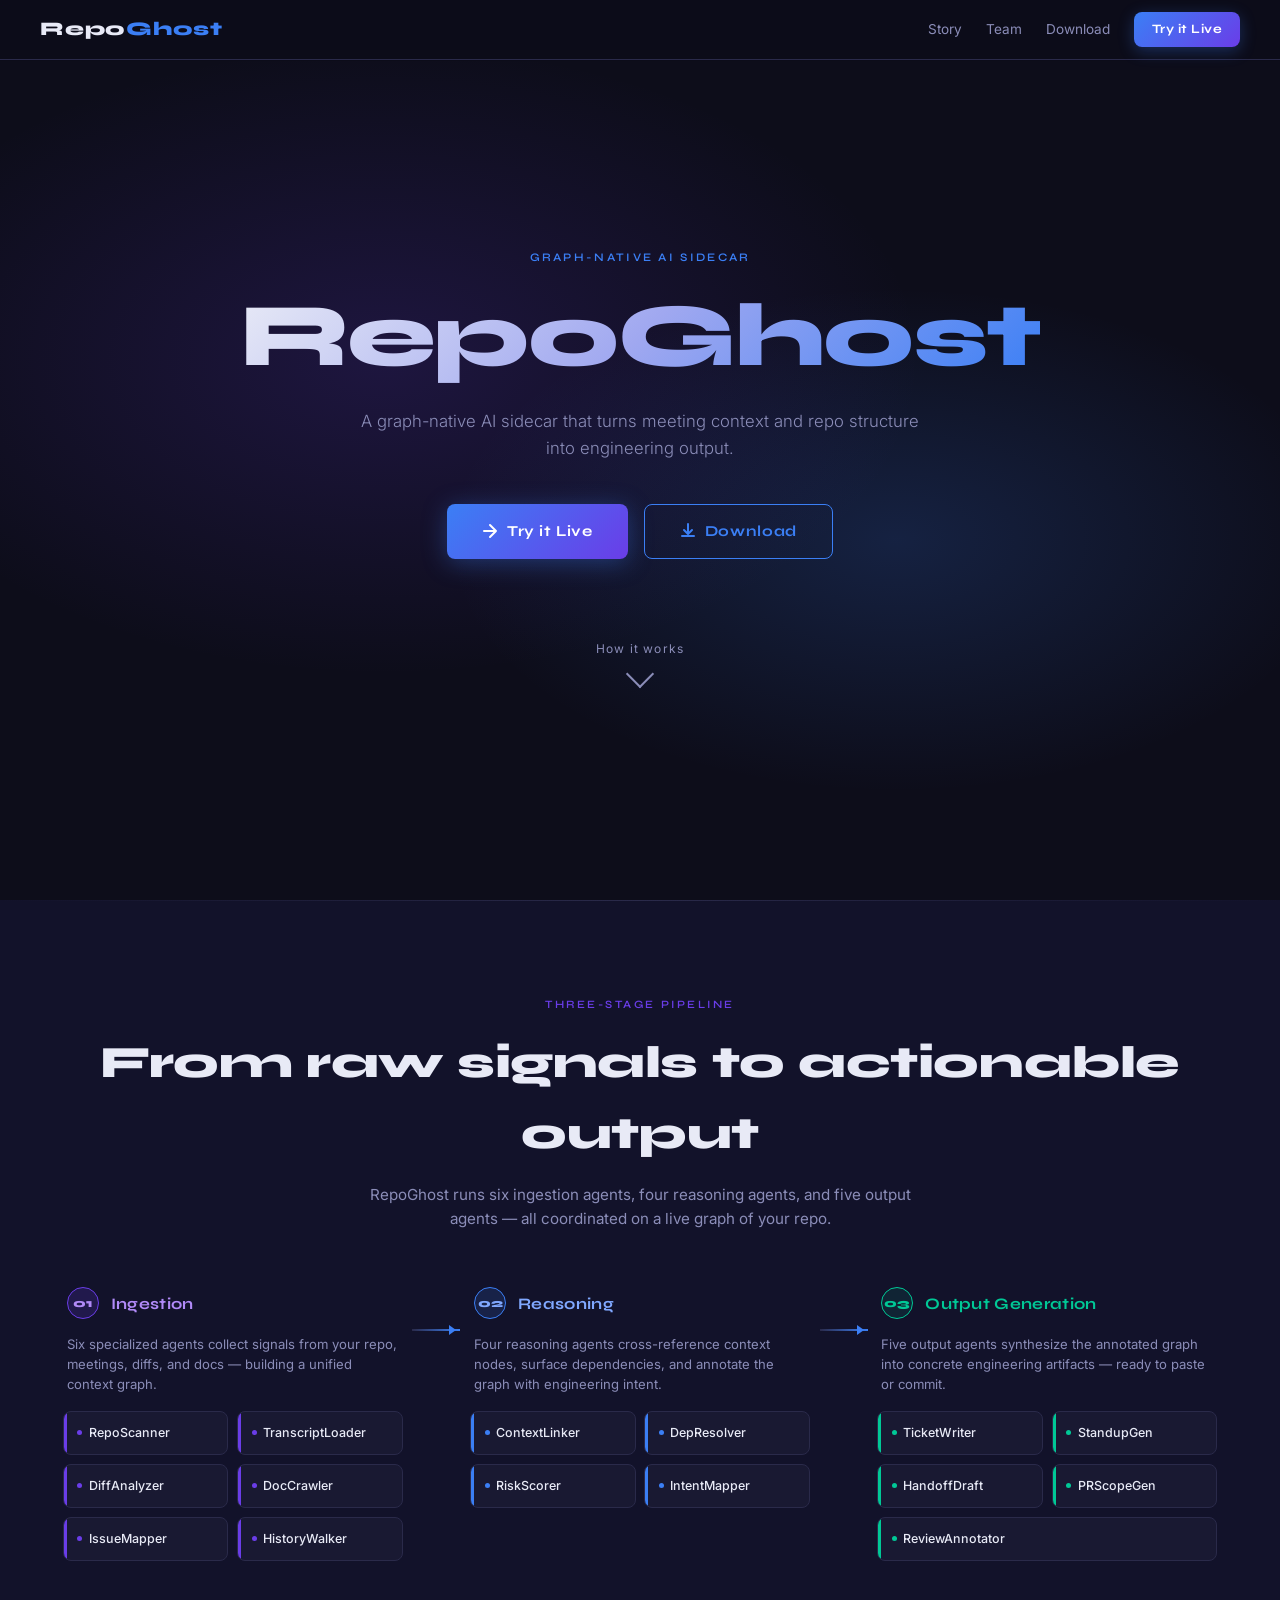
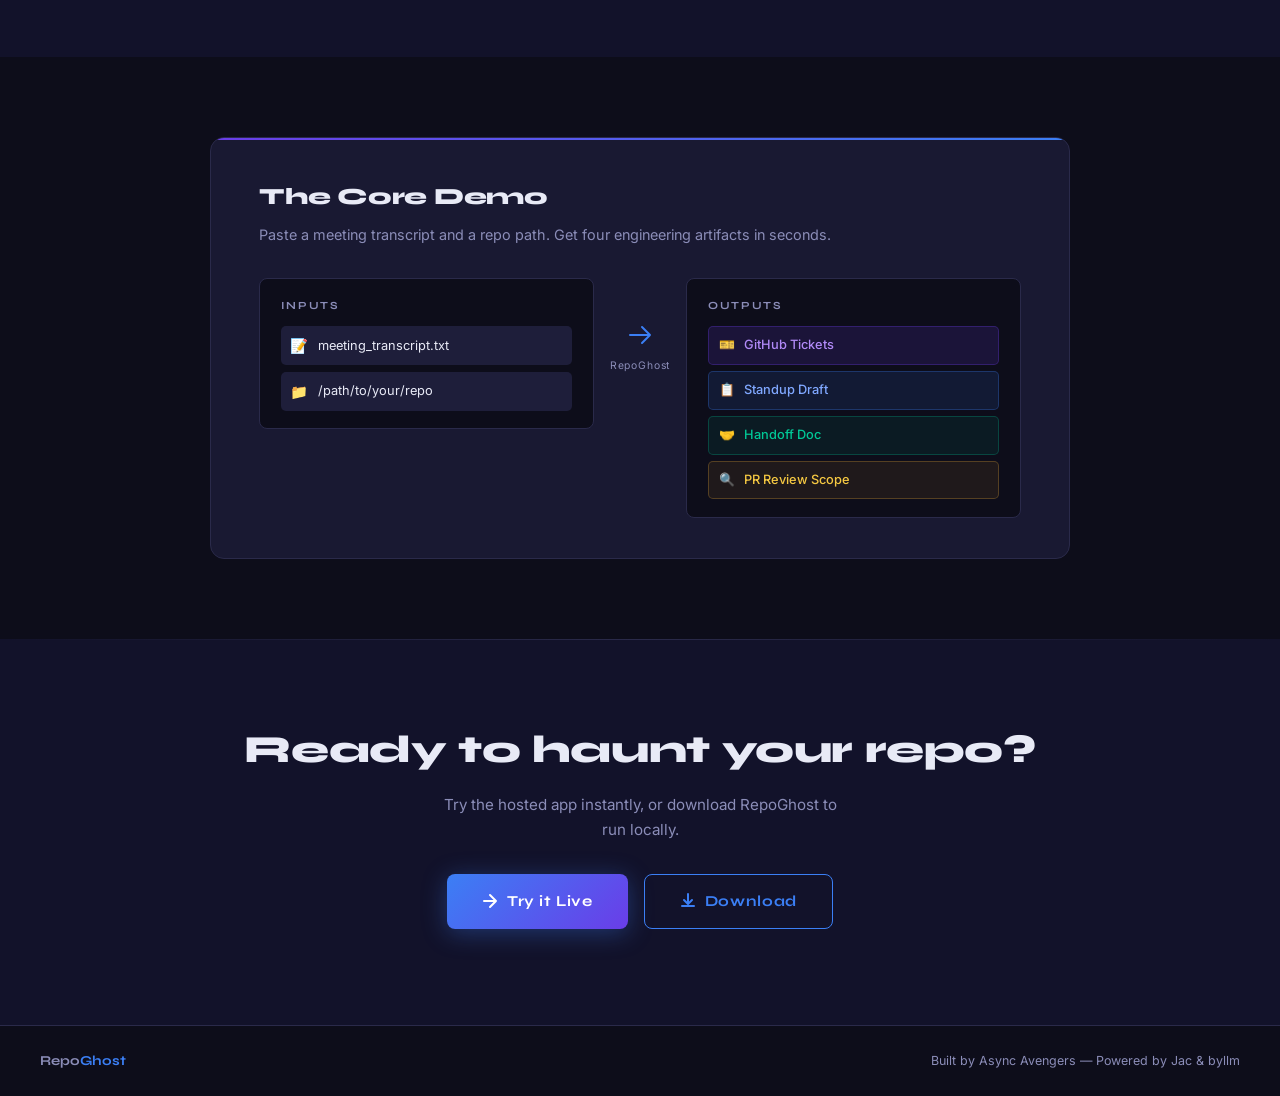
==== commit e30be24b: "update navbar" ====
--- a/website/index.html
+++ b/website/index.html
@@ -200,6 +200,23 @@
       box-shadow: 0 6px 24px rgba(59,127,245,0.2);
     }
 
+    .nav-cta {
+      display: inline-flex;
+      align-items: center;
+      padding: 0.45rem 1.1rem;
+      background: linear-gradient(135deg, #3b7ff5 0%, #6a3de8 100%);
+      color: #fff !important;
+      font-family: 'Syne', sans-serif;
+      font-weight: 700;
+      font-size: 0.8rem;
+      letter-spacing: 0.04em;
+      text-decoration: none;
+      border-radius: 8px;
+      transition: transform 0.18s, box-shadow 0.18s;
+      box-shadow: 0 4px 16px rgba(59,127,245,0.3);
+    }
+    .nav-cta:hover { transform: translateY(-1px); box-shadow: 0 6px 24px rgba(59,127,245,0.45); }
+
     .scroll-hint {
       margin-top: 5rem;
       opacity: 0;
@@ -659,7 +676,7 @@
       <a class="nav-link" href="story.html">Story</a>
       <a class="nav-link" href="team.html">Team</a>
       <a class="nav-link" href="download.html">Download</a>
-      <a class="nav-link btn-primary" href="https://app.repo-ghost.com" style="padding:0.45rem 1.1rem;font-size:0.8rem;" target="_blank" rel="noopener">Try it Live</a>
+      <a class="nav-cta" href="https://app.repo-ghost.com" target="_blank" rel="noopener">Try it Live</a>
     </div>
     <button class="hamburger" id="nav-hamburger" aria-label="Toggle menu" aria-expanded="false">
       <span class="bar"></span>
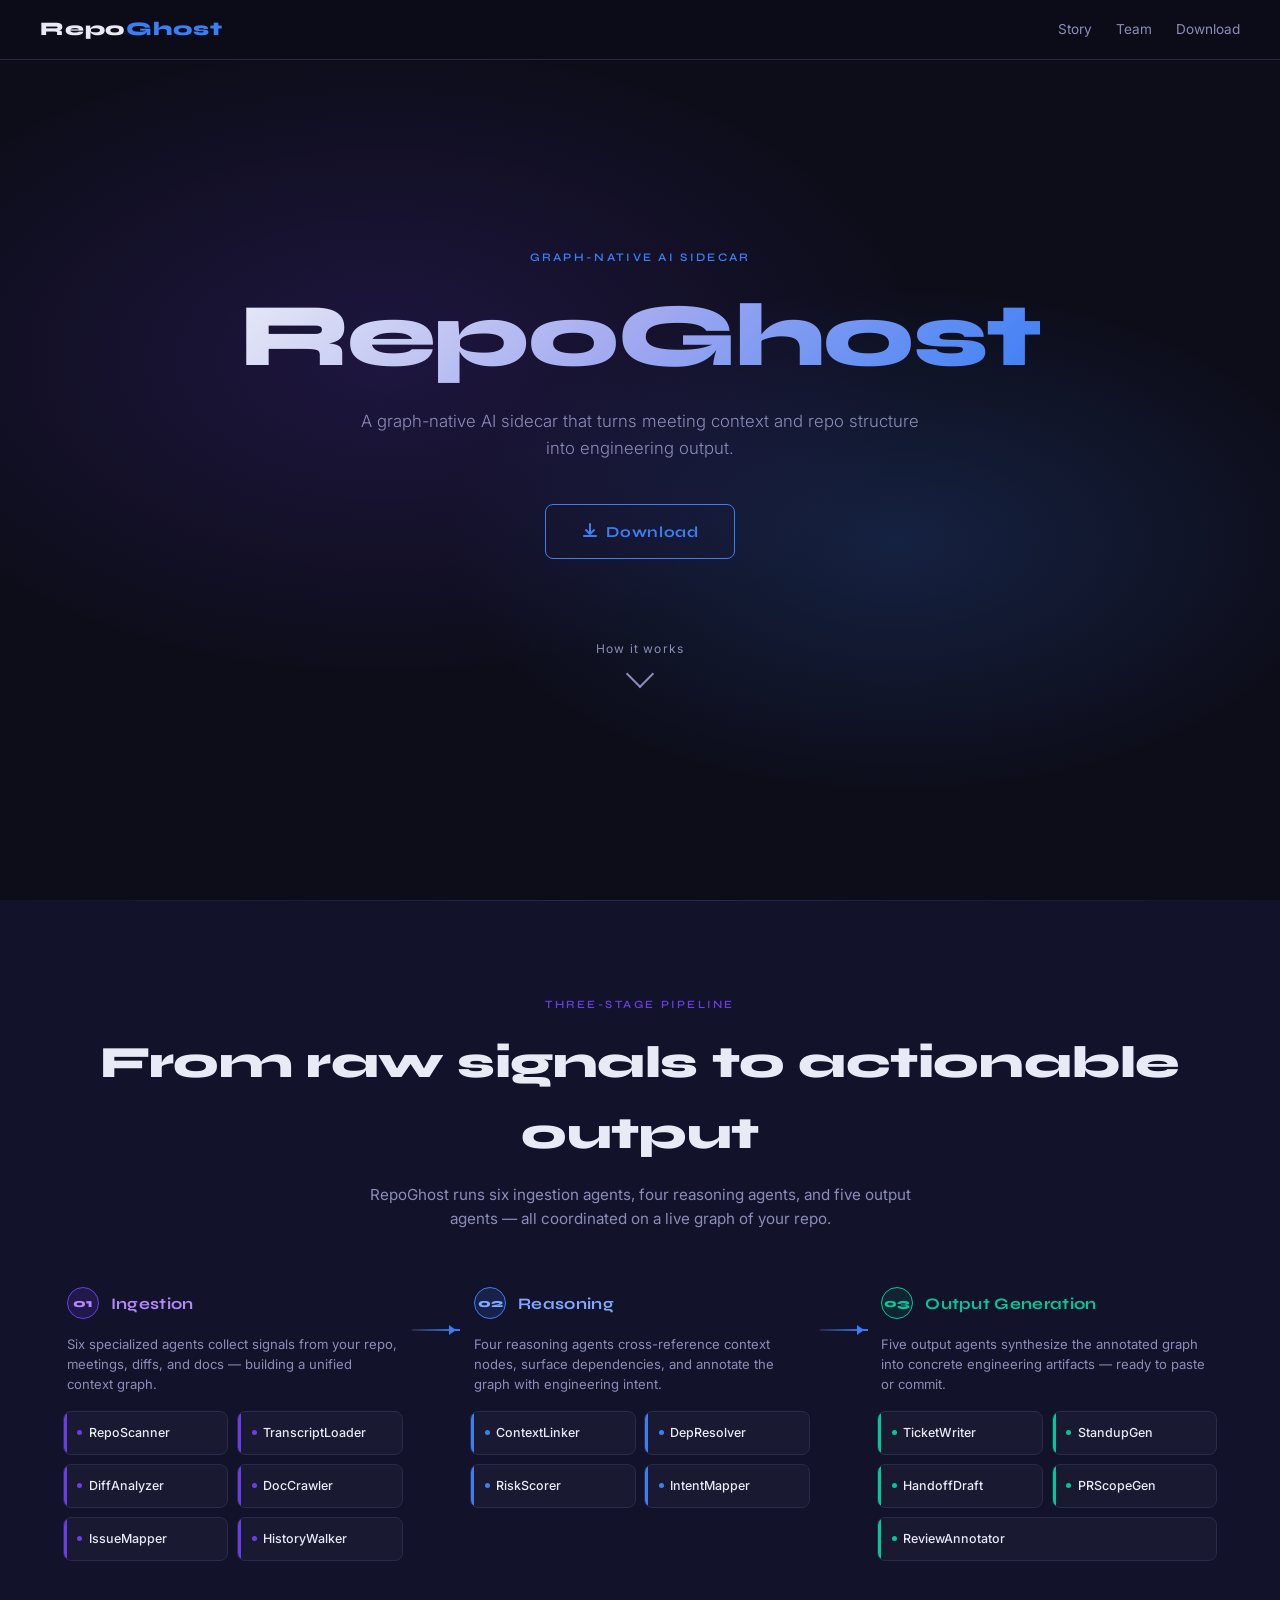
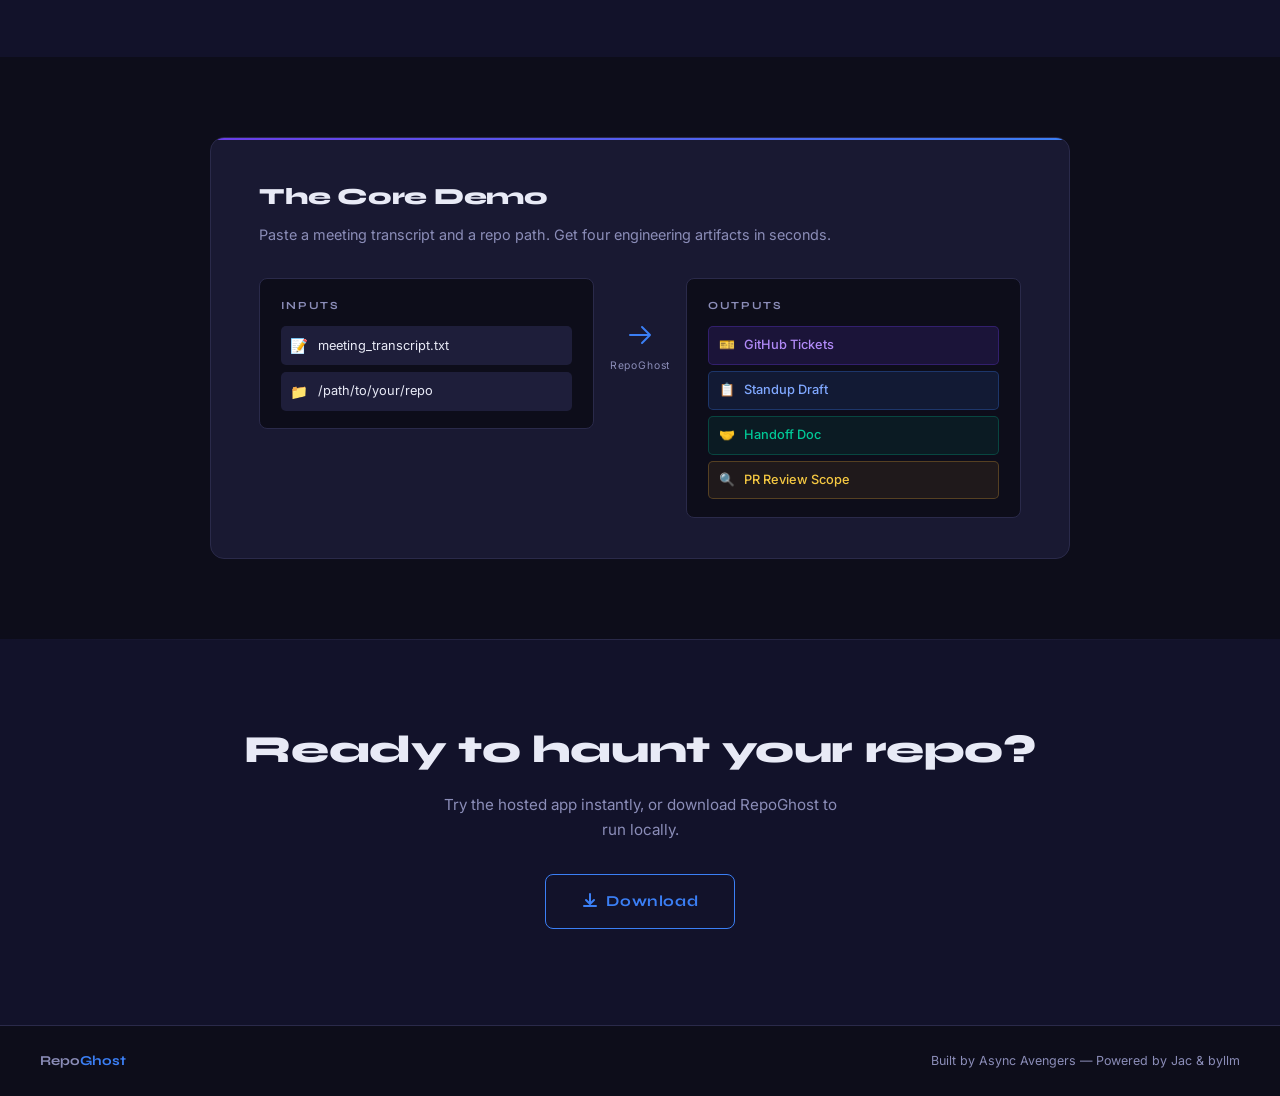
==== commit 282dd3a9: "Commented out Try It Live, to save resources" ====
--- a/website/index.html
+++ b/website/index.html
@@ -676,7 +676,7 @@
       <a class="nav-link" href="story.html">Story</a>
       <a class="nav-link" href="team.html">Team</a>
       <a class="nav-link" href="download.html">Download</a>
-      <a class="nav-cta" href="https://app.repo-ghost.com" target="_blank" rel="noopener">Try it Live</a>
+      <!-- <a class="nav-cta" href="https://app.repo-ghost.com" target="_blank" rel="noopener">Try it Live</a> -->
     </div>
     <button class="hamburger" id="nav-hamburger" aria-label="Toggle menu" aria-expanded="false">
       <span class="bar"></span>
@@ -688,7 +688,7 @@
     <a href="story.html">Story</a>
     <a href="team.html">Team</a>
     <a href="download.html">Download</a>
-    <a href="https://app.repo-ghost.com" target="_blank" rel="noopener">Try it Live</a>
+    <!-- <a href="https://app.repo-ghost.com" target="_blank" rel="noopener">Try it Live</a> -->
   </div>
 
   <!-- ── HERO ── -->
@@ -699,12 +699,12 @@
       A graph-native AI sidecar that turns meeting context and repo structure into engineering output.
     </p>
     <div class="hero-cta" style="display:flex;gap:1rem;flex-wrap:wrap;justify-content:center;">
-      <a class="btn-primary" href="https://app.repo-ghost.com" target="_blank" rel="noopener">
+      <!-- <a class="btn-primary" href="https://app.repo-ghost.com" target="_blank" rel="noopener">
         <svg viewBox="0 0 16 16" fill="none" stroke="currentColor" stroke-width="2" stroke-linecap="round" stroke-linejoin="round">
           <path d="M2 8h12M8 2l6 6-6 6"/>
         </svg>
         Try it Live
-      </a>
+      </a> -->
       <a class="btn-secondary" href="download.html">
         <svg viewBox="0 0 16 16" fill="none" stroke="currentColor" stroke-width="2" stroke-linecap="round" stroke-linejoin="round" style="width:16px;height:16px;">
           <path d="M8 1v9M4 7l4 4 4-4"/><path d="M2 13h12"/>
@@ -845,12 +845,12 @@
     <h2 class="cta-title">Ready to haunt your repo?</h2>
     <p class="cta-sub">Try the hosted app instantly, or download RepoGhost to run locally.</p>
     <div style="display:flex;gap:1rem;flex-wrap:wrap;justify-content:center;">
-      <a class="btn-primary" href="https://app.repo-ghost.com" target="_blank" rel="noopener">
+      <!-- <a class="btn-primary" href="https://app.repo-ghost.com" target="_blank" rel="noopener">
         <svg viewBox="0 0 16 16" fill="none" stroke="currentColor" stroke-width="2" stroke-linecap="round" stroke-linejoin="round" style="width:16px;height:16px;">
           <path d="M2 8h12M8 2l6 6-6 6"/>
         </svg>
         Try it Live
-      </a>
+      </a> -->
       <a class="btn-secondary" href="download.html">
         <svg viewBox="0 0 16 16" fill="none" stroke="currentColor" stroke-width="2" stroke-linecap="round" stroke-linejoin="round" style="width:16px;height:16px;">
           <path d="M8 1v9M4 7l4 4 4-4"/><path d="M2 13h12"/>
